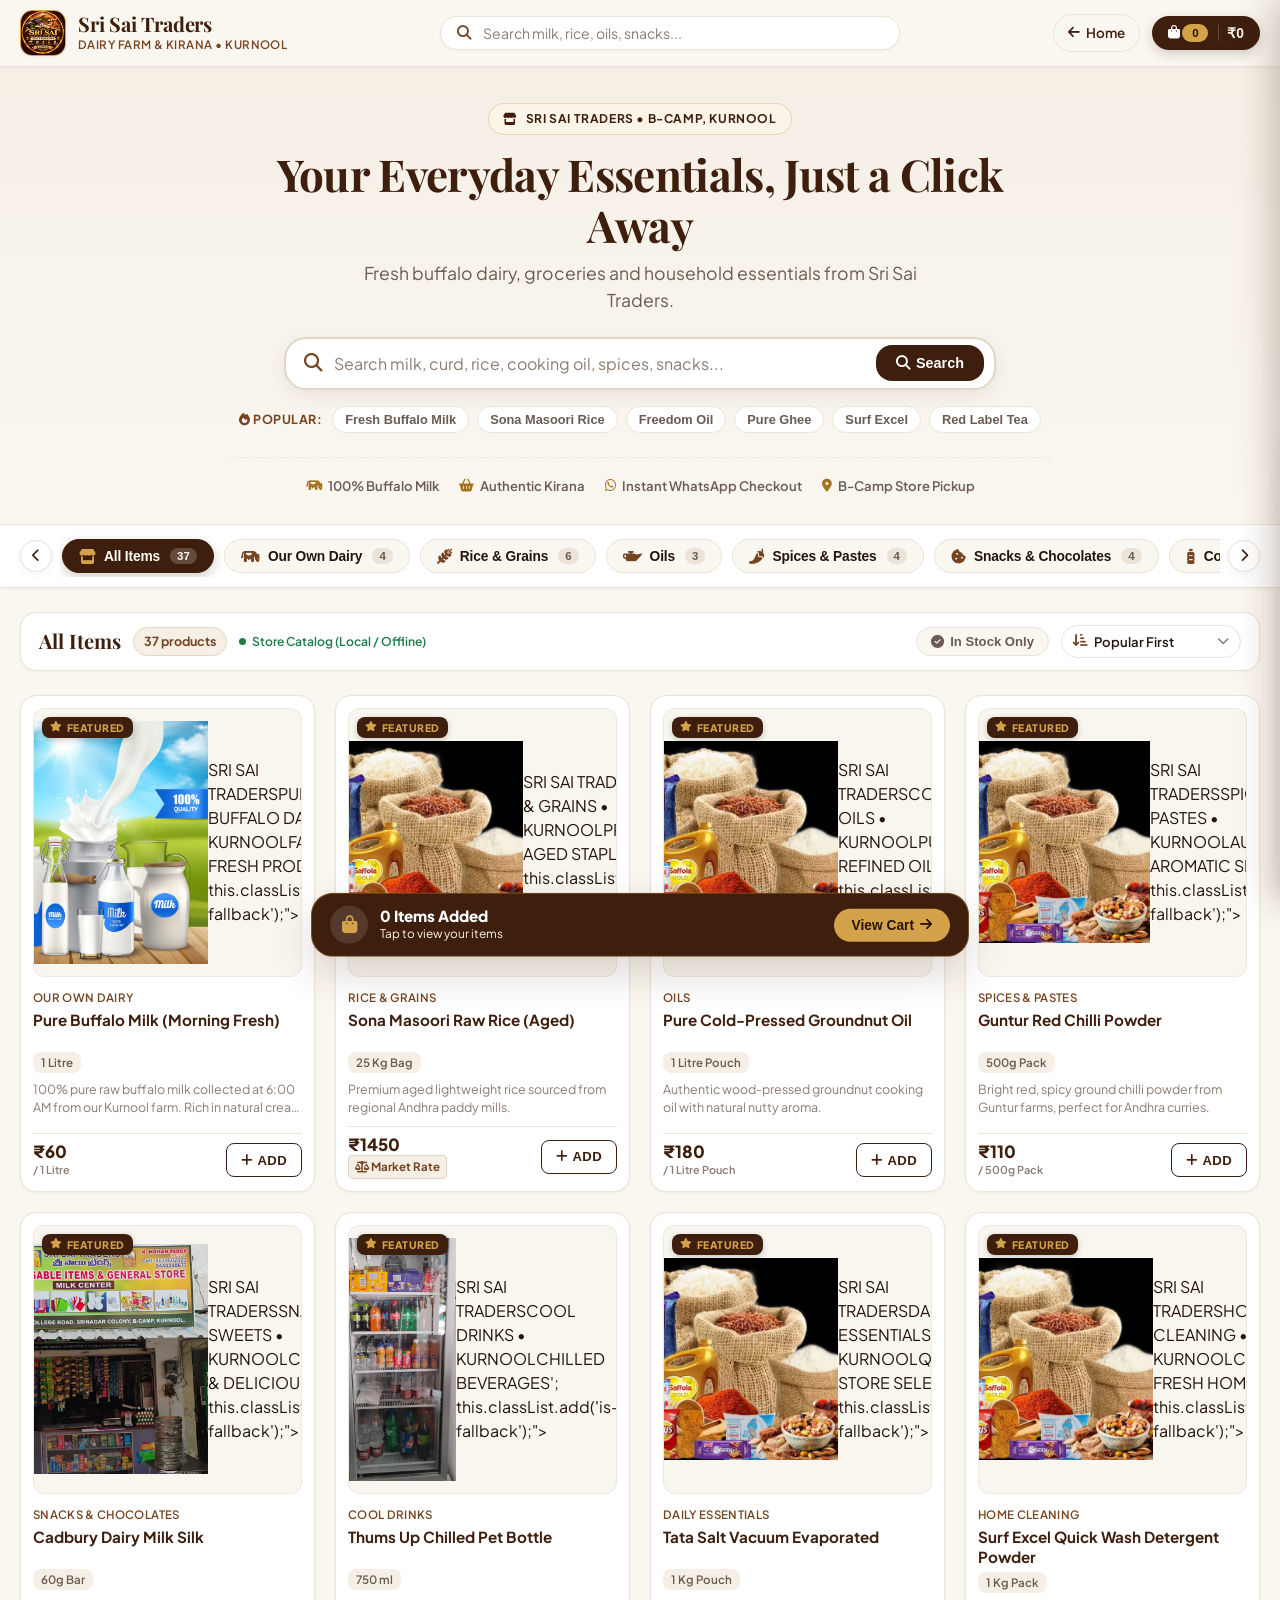
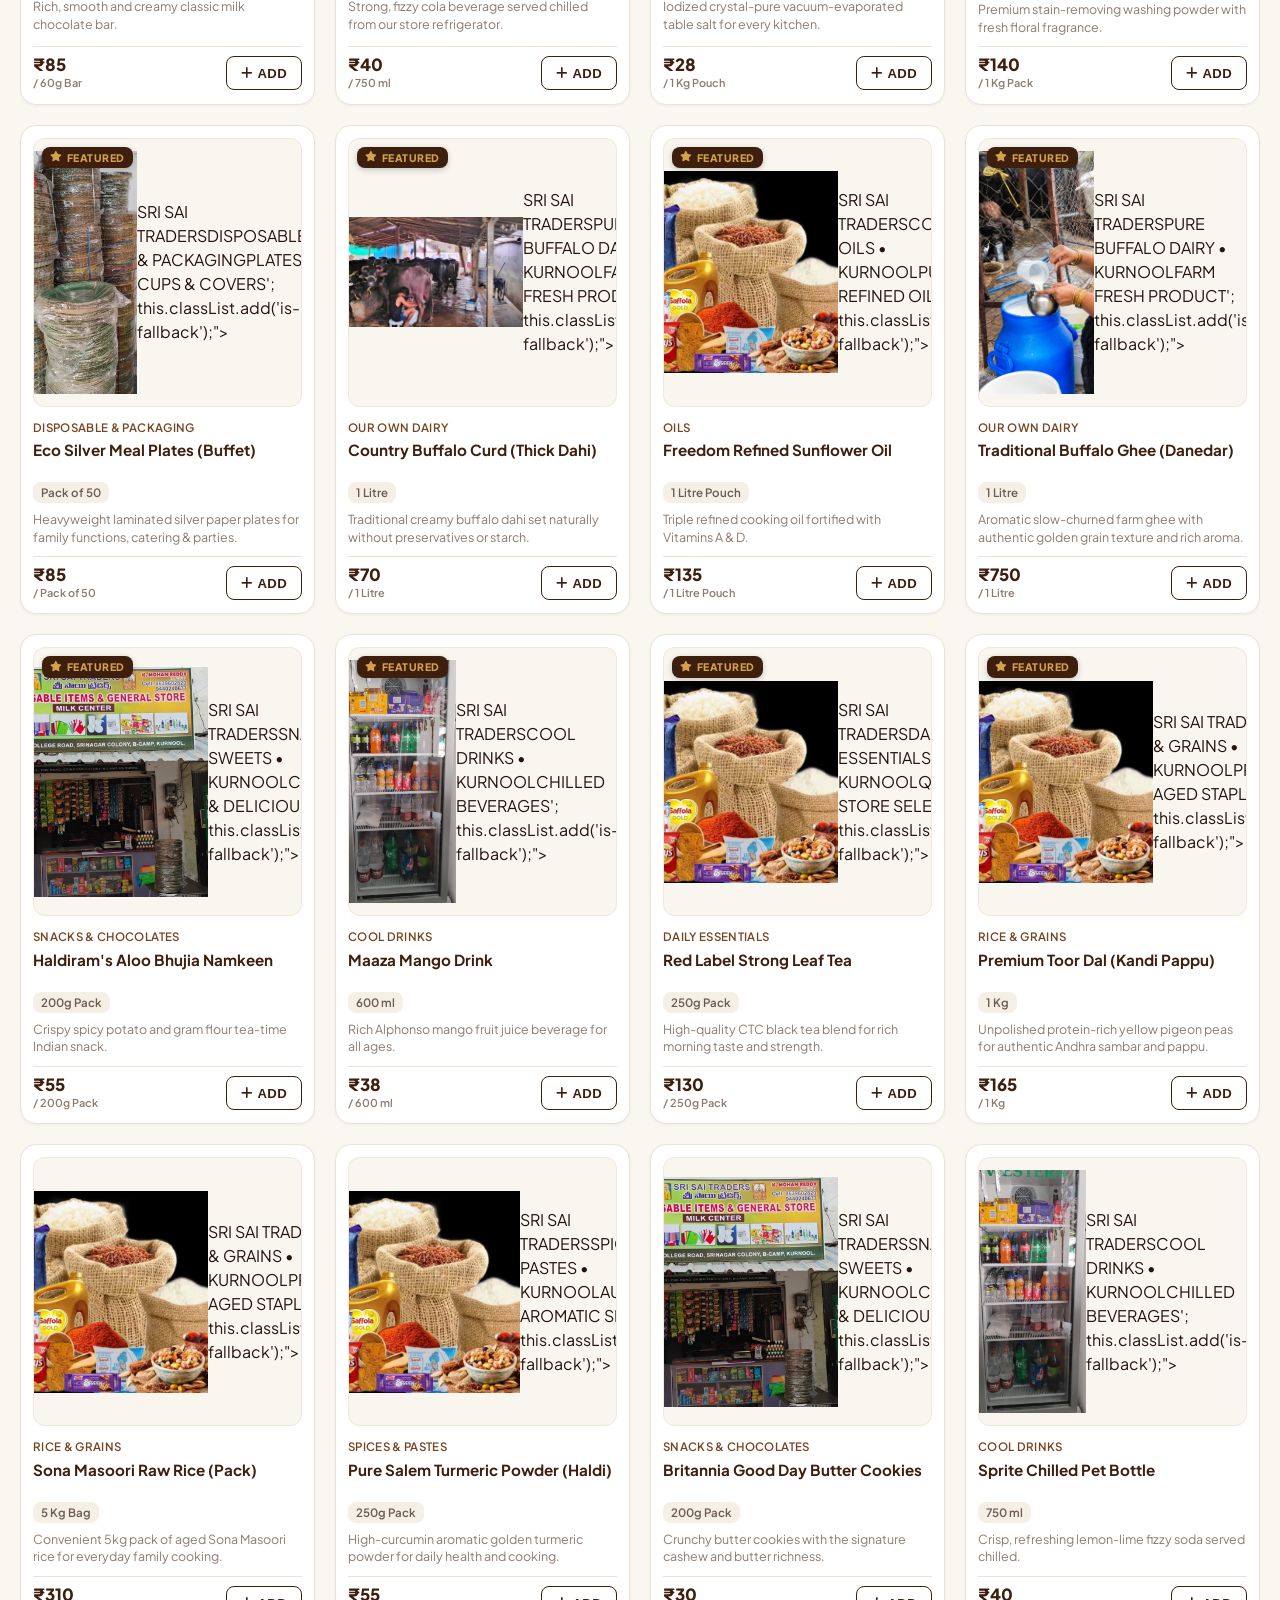
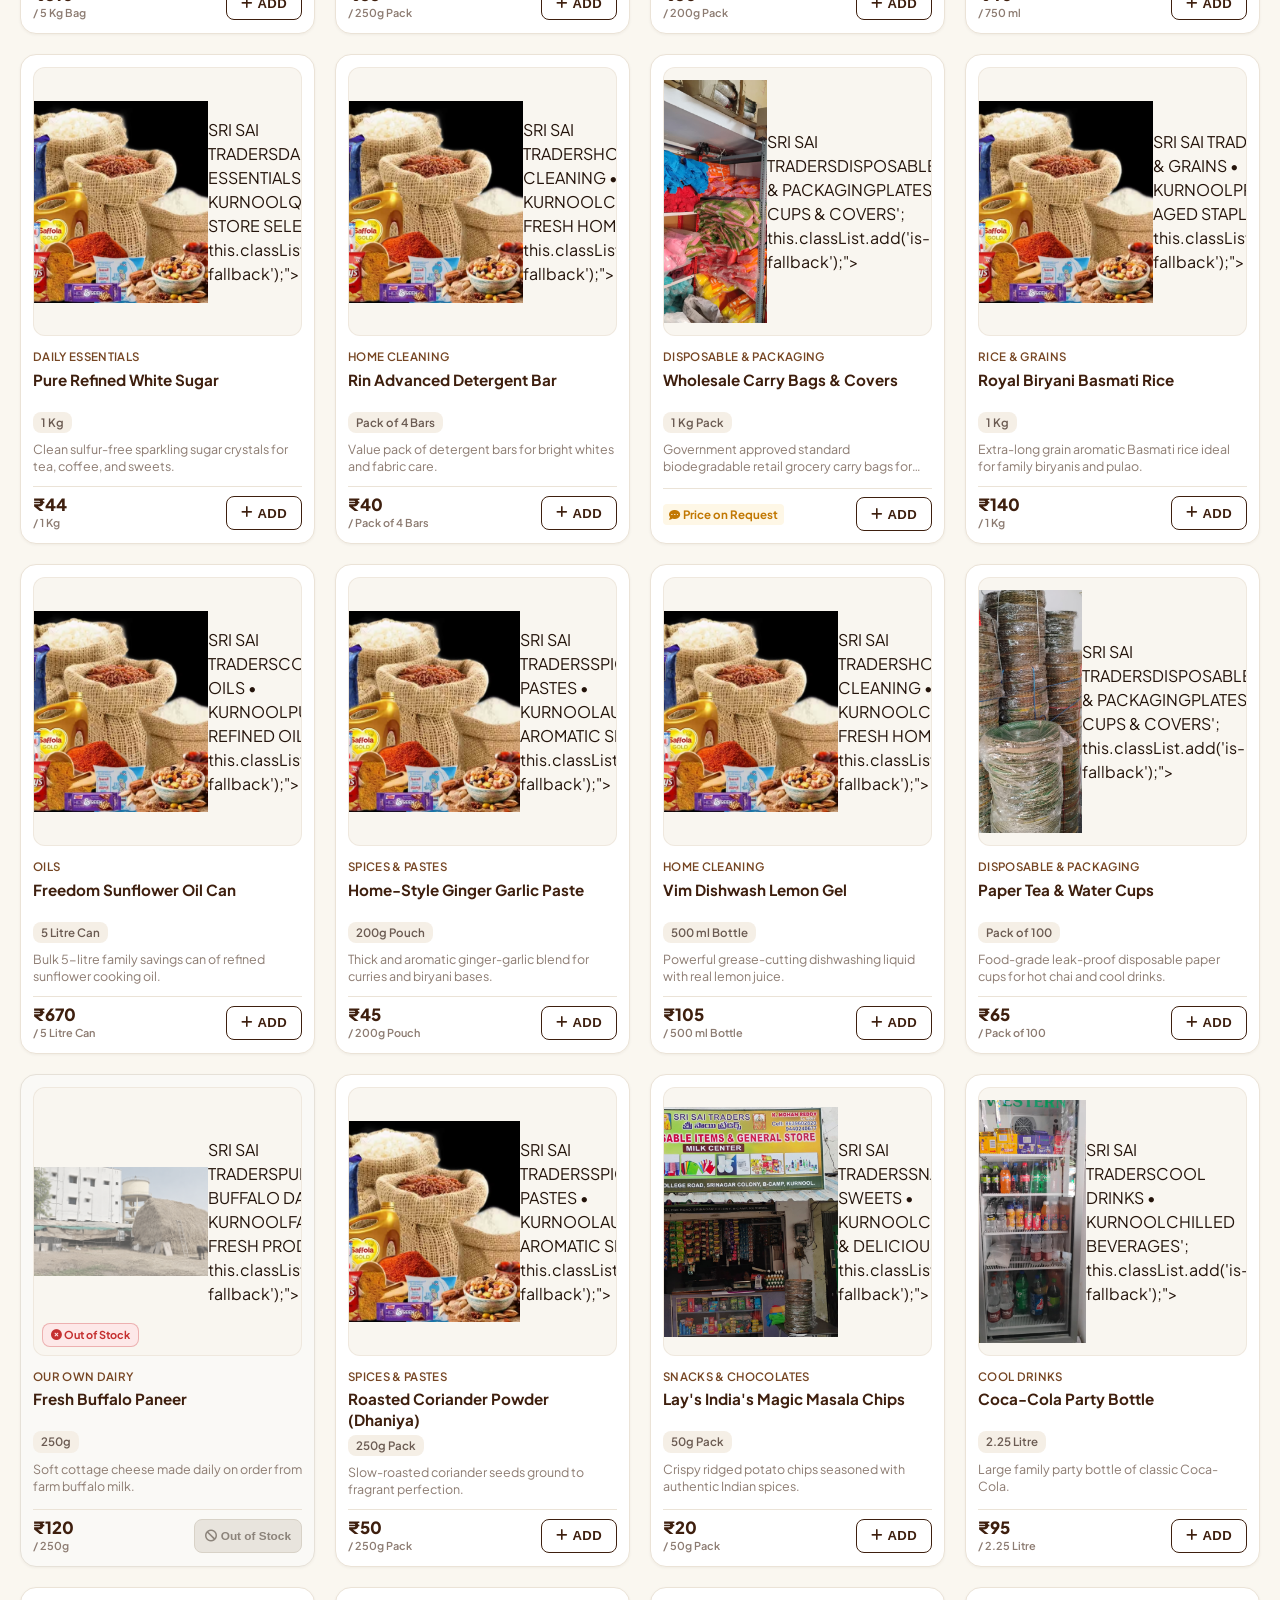
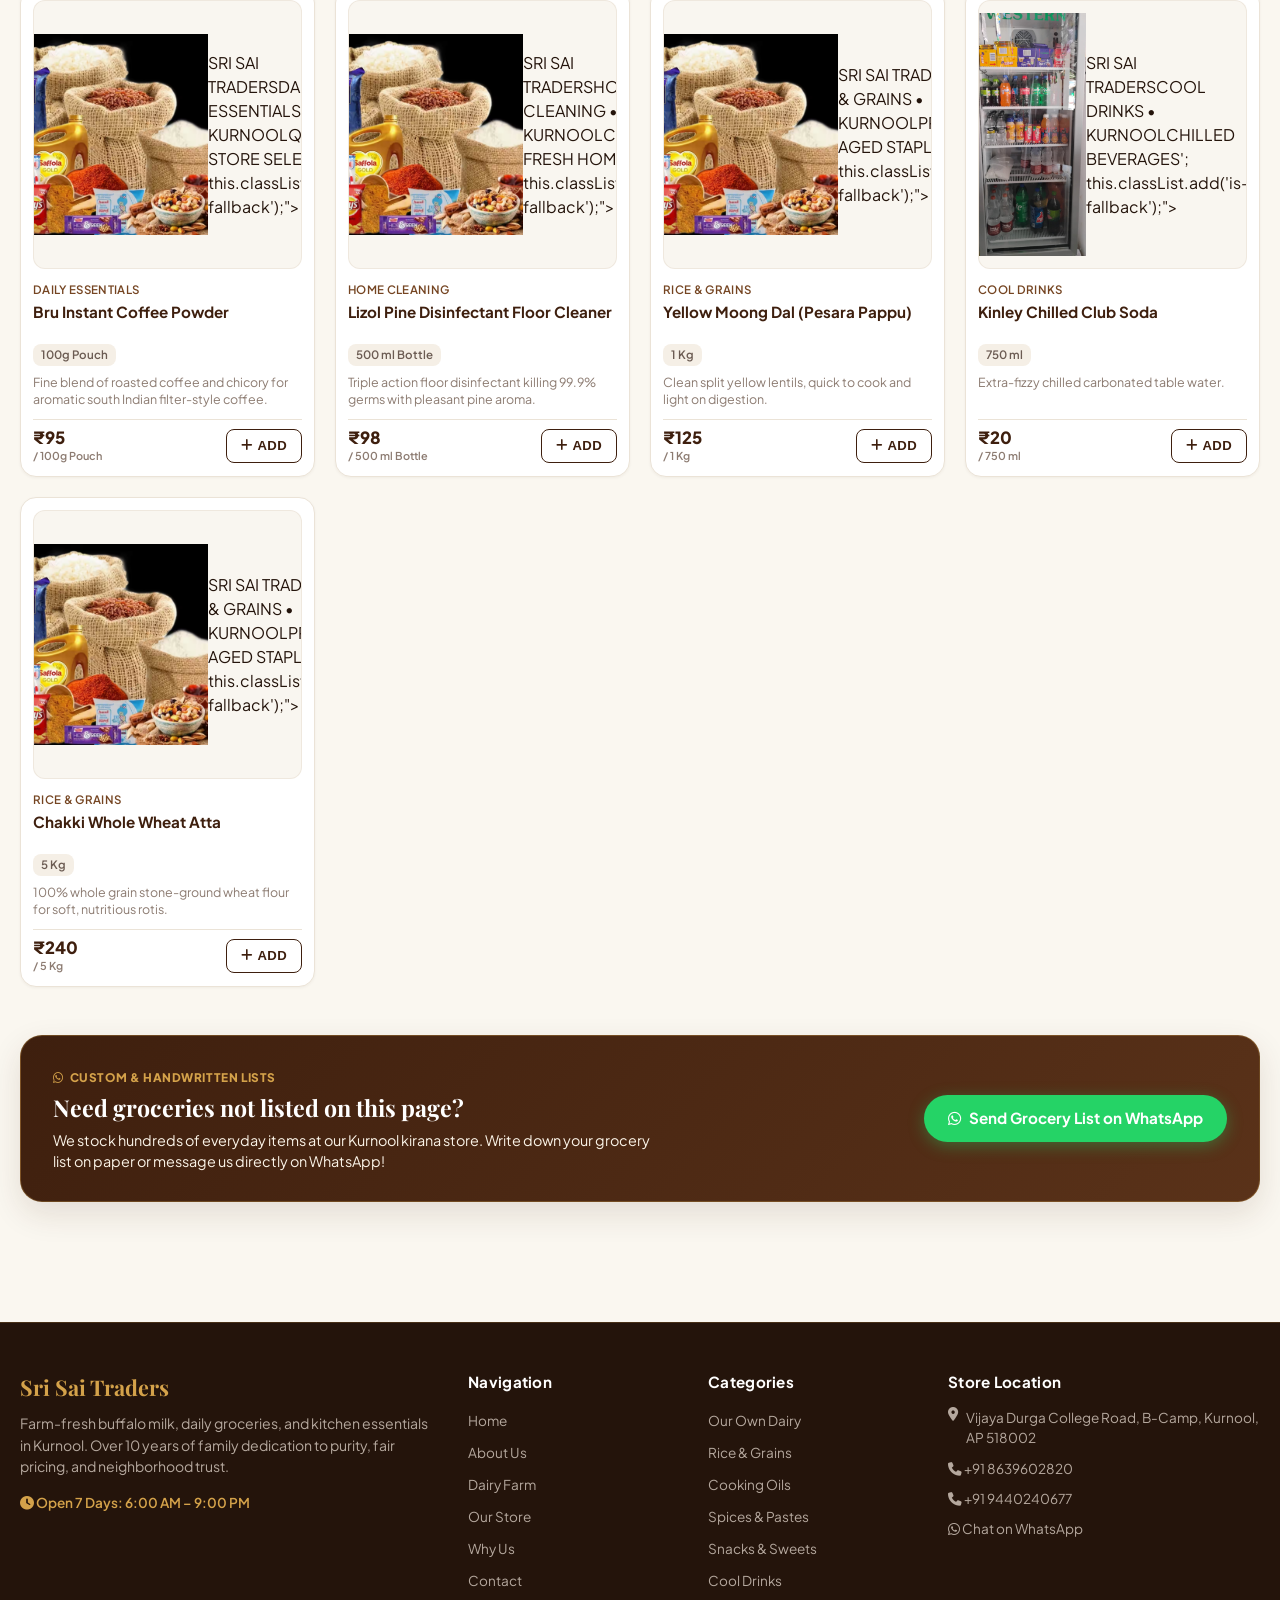
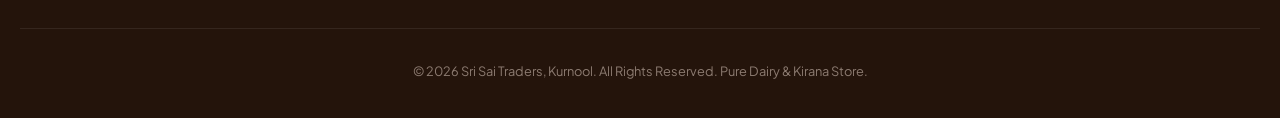
==== shop.html @ 398ae9e0 "feat: add inventory data, asset images, and shop management features" ====
<!DOCTYPE html>
<html lang="en">

<head>
    <meta charset="UTF-8">
    <meta name="viewport" content="width=device-width, initial-scale=1.0">
    <meta name="description"
        content="Order farm-fresh buffalo milk, curd, groceries, cooking oils, cool drinks, and disposables online from Sri Sai Traders, Kurnool. Fast WhatsApp checkout & store pickup.">
    <meta name="keywords"
        content="Sri Sai Traders, Kirana Store Kurnool, Buffalo Milk Kurnool, Online Grocery Kurnool, WhatsApp Grocery Kurnool, Cooking Oils, B-Camp Store">
    <meta name="author" content="Sri Sai Traders">
    <meta name="theme-color" content="#3E1F0E">

    <!-- Open Graph / Meta -->
    <meta property="og:title" content="Online Kirana &amp; Buffalo Dairy Store | Sri Sai Traders, Kurnool">
    <meta property="og:description"
        content="Order pure buffalo milk, curd, rice, cooking oils, snacks, and daily essentials easily via WhatsApp from Sri Sai Traders, Kurnool.">
    <meta property="og:type" content="website">
    <meta property="og:image" content="assets/srisaitraderskurnoollogo.jpeg">

    <title>Kirana Shop &amp; Dairy Ordering • Sri Sai Traders, Kurnool</title>

    <!-- Google Fonts & Font Awesome -->
    <link rel="preconnect" href="https://fonts.googleapis.com">
    <link rel="preconnect" href="https://fonts.gstatic.com" crossorigin>
    <link
        href="https://fonts.googleapis.com/css2?family=Plus+Jakarta+Sans:wght@400;500;600;700;800&family=Playfair+Display:ital,wght@0,600;0,700;1,600&display=swap"
        rel="stylesheet">
    <link rel="stylesheet" href="https://cdnjs.cloudflare.com/ajax/libs/font-awesome/6.5.1/css/all.min.css">

    <!-- Dedicated E-Commerce Stylesheet -->
    <link rel="stylesheet" href="shop.css">
</head>

<body class="shop-body">

    <!-- ==========================================================================
       1. DEDICATED SHOP HEADER
       ========================================================================== -->
    <header class="shop-header" role="banner">
        <div class="shop-header-container">
            <!-- Brand Info -->
            <a href="index.html" class="shop-brand" aria-label="Sri Sai Traders Home">
                <img src="assets/srisaitraderskurnoollogo.jpeg" alt="Sri Sai Traders Emblem" class="shop-brand-logo" width="44" height="44">
                <div class="shop-brand-text">
                    <span class="shop-brand-title">Sri Sai Traders</span>
                    <span class="shop-brand-sub">Dairy Farm &amp; Kirana • Kurnool</span>
                </div>
            </a>

            <!-- Compact Header Search (for wider screens) -->
            <div class="shop-header-search" role="search">
                <div class="shop-header-search-inner">
                    <i class="fas fa-search shop-header-search-icon" aria-hidden="true"></i>
                    <input type="text" id="header-search-input" class="shop-header-search-input"
                        placeholder="Search milk, rice, oils, snacks..." aria-label="Quick search products">
                    <button id="header-search-clear" class="shop-header-search-clear hide" aria-label="Clear quick search">
                        <i class="fas fa-xmark"></i>
                    </button>
                </div>
            </div>

            <!-- Header Actions -->
            <div class="shop-header-actions">
                <a href="index.html" class="shop-back-home-btn" title="Return to Homepage">
                    <i class="fas fa-arrow-left"></i> <span>Home</span>
                </a>

                <!-- Shopping Cart Trigger Button -->
                <button id="header-cart-btn" class="shop-header-cart-btn" aria-label="View Shopping Cart" title="View Cart">
                    <div class="shop-header-cart-icon-wrap">
                        <i class="fas fa-shopping-bag"></i>
                        <span class="shop-header-cart-count" id="header-cart-count">0</span>
                    </div>
                    <span class="shop-header-cart-total" id="header-cart-total">₹0</span>
                </button>
            </div>
        </div>
    </header>

    <!-- ==========================================================================
       2. SHOP HERO & PROMINENT SEARCH
       ========================================================================== -->
    <section class="shop-hero-section">
        <div class="shop-hero-container">
            <div class="shop-hero-badge">
                <i class="fas fa-store"></i> SRI SAI TRADERS • B-CAMP, KURNOOL
            </div>
            <h1 class="shop-hero-heading">Your Everyday Essentials, Just a Click Away</h1>
            <p class="shop-hero-desc">
                Fresh buffalo dairy, groceries and household essentials from Sri Sai Traders.
            </p>

            <!-- Large Hero Search Bar -->
            <div class="shop-hero-search-card" role="search">
                <i class="fas fa-search shop-hero-search-icon" aria-hidden="true"></i>
                <input type="text" id="shop-search-input" class="shop-hero-search-input"
                    placeholder="Search milk, curd, rice, cooking oil, spices, snacks..." aria-label="Search all products">
                <button id="shop-search-clear" class="shop-search-clear-btn hide" aria-label="Clear search query" title="Clear search">
                    <i class="fas fa-xmark"></i>
                </button>
                <button id="shop-search-submit" class="shop-search-submit-btn" aria-label="Submit search">
                    <i class="fas fa-magnifying-glass"></i> <span>Search</span>
                </button>
            </div>

            <!-- Popular Search Suggestions / Quick Chips -->
            <div class="shop-search-suggestions">
                <span class="suggestion-label"><i class="fas fa-fire"></i> Popular:</span>
                <button class="suggestion-chip" data-search="Fresh Buffalo Milk">Fresh Buffalo Milk</button>
                <button class="suggestion-chip" data-search="Sona Masoori Rice">Sona Masoori Rice</button>
                <button class="suggestion-chip" data-search="Freedom Oil">Freedom Oil</button>
                <button class="suggestion-chip" data-search="Pure Ghee">Pure Ghee</button>
                <button class="suggestion-chip" data-search="Surf Excel">Surf Excel</button>
                <button class="suggestion-chip" data-search="Red Label Tea">Red Label Tea</button>
            </div>

            <!-- Value Highlights Strip -->
            <div class="shop-hero-trust-strip">
                <div class="trust-item"><i class="fas fa-cow"></i> 100% Buffalo Milk</div>
                <div class="trust-item"><i class="fas fa-basket-shopping"></i> Authentic Kirana</div>
                <div class="trust-item"><i class="fab fa-whatsapp"></i> Instant WhatsApp Checkout</div>
                <div class="trust-item"><i class="fas fa-location-dot"></i> B-Camp Store Pickup</div>
            </div>
        </div>
    </section>

    <!-- ==========================================================================
       3. HORIZONTALLY SCROLLABLE CATEGORY NAVIGATION
       ========================================================================== -->
    <nav class="shop-categories-wrapper" aria-label="Product Categories">
        <div class="shop-categories-container">
            <button class="cat-scroll-arrow left" id="cat-scroll-left" aria-label="Scroll categories left">
                <i class="fas fa-chevron-left"></i>
            </button>

            <div class="shop-categories-track" id="shop-categories-track">
                <!-- 1. All Items -->
                <button class="cat-chip active" data-category="All">
                    <i class="fas fa-store cat-icon"></i>
                    <span class="cat-name">All Items</span>
                    <span class="cat-count" id="cat-count-all">...</span>
                </button>
                <!-- 2. Our Own Dairy -->
                <button class="cat-chip" data-category="Our Own Dairy">
                    <i class="fas fa-cow cat-icon"></i>
                    <span class="cat-name">Our Own Dairy</span>
                    <span class="cat-count" id="cat-count-dairy">...</span>
                </button>
                <!-- 3. Rice & Grains -->
                <button class="cat-chip" data-category="Rice & Grains">
                    <i class="fas fa-wheat-awn cat-icon"></i>
                    <span class="cat-name">Rice &amp; Grains</span>
                    <span class="cat-count" id="cat-count-grains">...</span>
                </button>
                <!-- 4. Oils -->
                <button class="cat-chip" data-category="Oils">
                    <i class="fas fa-oil-can cat-icon"></i>
                    <span class="cat-name">Oils</span>
                    <span class="cat-count" id="cat-count-oils">...</span>
                </button>
                <!-- 5. Spices & Pastes -->
                <button class="cat-chip" data-category="Spices & Pastes">
                    <i class="fas fa-pepper-hot cat-icon"></i>
                    <span class="cat-name">Spices &amp; Pastes</span>
                    <span class="cat-count" id="cat-count-spices">...</span>
                </button>
                <!-- 6. Snacks & Chocolates -->
                <button class="cat-chip" data-category="Snacks & Chocolates">
                    <i class="fas fa-cookie-bite cat-icon"></i>
                    <span class="cat-name">Snacks &amp; Chocolates</span>
                    <span class="cat-count" id="cat-count-snacks">...</span>
                </button>
                <!-- 7. Cool Drinks -->
                <button class="cat-chip" data-category="Cool Drinks">
                    <i class="fas fa-bottle-water cat-icon"></i>
                    <span class="cat-name">Cool Drinks</span>
                    <span class="cat-count" id="cat-count-drinks">...</span>
                </button>
                <!-- 8. Daily Essentials -->
                <button class="cat-chip" data-category="Daily Essentials">
                    <i class="fas fa-basket-shopping cat-icon"></i>
                    <span class="cat-name">Daily Essentials</span>
                    <span class="cat-count" id="cat-count-essentials">...</span>
                </button>
                <!-- 9. Home Cleaning -->
                <button class="cat-chip" data-category="Home Cleaning">
                    <i class="fas fa-spray-can-sparkles cat-icon"></i>
                    <span class="cat-name">Home Cleaning</span>
                    <span class="cat-count" id="cat-count-cleaning">...</span>
                </button>
                <!-- 10. Disposable & Packaging -->
                <button class="cat-chip" data-category="Disposable & Packaging">
                    <i class="fas fa-boxes-packing cat-icon"></i>
                    <span class="cat-name">Disposable &amp; Packaging</span>
                    <span class="cat-count" id="cat-count-disposable">...</span>
                </button>
            </div>

            <button class="cat-scroll-arrow right" id="cat-scroll-right" aria-label="Scroll categories right">
                <i class="fas fa-chevron-right"></i>
            </button>
        </div>
    </nav>

    <!-- ==========================================================================
       4. MAIN PRODUCT CATALOG AREA
       ========================================================================== -->
    <main class="shop-main-layout">
        <!-- Toolbar: Active Category, Count, In-Stock Filter, Sorting -->
        <div class="shop-toolbar">
            <div class="toolbar-left">
                <h2 class="active-cat-title" id="active-category-title">All Items</h2>
                <span class="product-count-badge" id="product-count-label">Loading products...</span>
                <span class="sync-status-indicator" id="sync-status" title="Data Synchronization Status">
                    <span class="sync-dot"></span> <span id="sync-status-text">Connected</span>
                </span>
            </div>

            <div class="toolbar-right">
                <!-- In Stock Only Filter -->
                <button class="stock-filter-toggle" id="in-stock-filter-toggle" aria-pressed="false" title="Show in-stock items only">
                    <i class="fas fa-circle-check"></i> In Stock Only
                </button>

                <!-- Sorting Dropdown -->
                <div class="sort-wrap">
                    <i class="fas fa-arrow-down-short-wide sort-icon" aria-hidden="true"></i>
                    <select id="shop-sort-select" class="sort-select" aria-label="Sort products">
                        <option value="featured">Popular First</option>
                        <option value="price-low">Price: Low to High</option>
                        <option value="price-high">Price: High to Low</option>
                        <option value="name-az">Name: A to Z</option>
                        <option value="newest">Newest First</option>
                    </select>
                    <i class="fas fa-chevron-down sort-chevron" aria-hidden="true"></i>
                </div>
            </div>
        </div>

        <!-- Product Cards Grid -->
        <div class="shop-product-grid" id="shop-product-grid" aria-live="polite">
            <!-- Dynamic product cards populated via shop.js -->
        </div>

        <!-- Custom Grocery Order Banner -->
        <div class="custom-order-banner">
            <div class="custom-banner-text">
                <span class="custom-banner-tag"><i class="fab fa-whatsapp"></i> CUSTOM &amp; HANDWRITTEN LISTS</span>
                <h3 class="custom-banner-title">Need groceries not listed on this page?</h3>
                <p class="custom-banner-desc">
                    We stock hundreds of everyday items at our Kurnool kirana store. Write down your grocery list on paper or message us directly on WhatsApp!
                </p>
            </div>
            <a href="https://wa.me/918639602820?text=Hi%20Sri%20Sai%20Traders,%20I%20would%20like%20to%20order%20the%20following%20kirana%20items:%0A1.%20%0A2.%20%0A3.%20"
                target="_blank" rel="noopener noreferrer" class="btn-custom-wa">
                <i class="fab fa-whatsapp"></i> Send Grocery List on WhatsApp
            </a>
        </div>
    </main>

    <!-- ==========================================================================
       5. CART DRAWER & BACKDROP
       ========================================================================== -->
    <div id="cart-backdrop" class="cart-backdrop" aria-hidden="true"></div>

    <aside id="cart-sidebar" class="cart-sidebar" aria-label="Shopping Cart Drawer" aria-hidden="true" role="dialog">
        <!-- Header -->
        <div class="cart-header">
            <div class="cart-header-title">
                <i class="fas fa-shopping-bag"></i>
                <h3>Shopping Cart</h3>
                <span class="cart-header-badge" id="cart-drawer-count">0 items</span>
            </div>
            <button class="close-cart-btn" id="close-cart-btn" aria-label="Close Shopping Cart">&times;</button>
        </div>

        <!-- Items Container -->
        <div class="cart-items-wrap" id="cart-items-container">
            <!-- Rendered by shop.js -->
        </div>

        <!-- Footer / Checkout -->
        <div class="cart-footer">
            <div class="cart-summary-card">
                <div class="summary-line">
                    <span>Total Items:</span>
                    <strong id="cart-total-count">0</strong>
                </div>
                <div class="summary-line" id="cart-subtotal-row">
                    <span id="cart-subtotal-label">Subtotal:</span>
                    <strong id="cart-subtotal-display">₹0</strong>
                </div>
                <div class="summary-line hide" id="cart-confirmation-row">
                    <span>Price on Confirmation:</span>
                    <span class="summary-confirmation-tag" id="cart-confirmation-badge">0 item(s)</span>
                </div>
                <div class="summary-line highlight">
                    <span id="cart-total-label">Estimated Total:</span>
                    <strong id="cart-total-display">₹0</strong>
                </div>
            </div>

            <!-- Customer Details Form -->
            <div class="cart-inputs-group">
                <input type="text" id="order-customer-name" class="cart-input-field"
                    placeholder="Your Name (Optional)" aria-label="Customer Name">
                <input type="tel" id="order-customer-phone" class="cart-input-field"
                    placeholder="Mobile Number (Optional)" aria-label="Customer Phone Number">
                <select id="order-collection-type" class="cart-input-field" aria-label="Order Collection Method">
                    <option value="Store Pickup at B-Camp, Kurnool">Store Pickup at B-Camp, Kurnool</option>
                    <option value="Home Delivery Request (Kurnool Area)">Home Delivery Request (Kurnool Area)</option>
                </select>
            </div>

            <!-- Disclaimer Notice -->
            <div class="cart-disclaimer-box">
                <i class="fas fa-info-circle"></i>
                <span>Submitting sends an order enquiry. Sri Sai Traders will check live stock and reply on WhatsApp to confirm your order. No payment or stock deduction has occurred.</span>
            </div>

            <!-- Checkout Button -->
            <button id="checkout-whatsapp" class="btn-checkout-wa">
                <i class="fab fa-whatsapp"></i> Send Order via WhatsApp
            </button>

            <!-- Auxiliary Controls -->
            <div class="cart-bottom-aux">
                <button id="clear-cart-btn" class="btn-clear-cart-text">
                    <i class="fas fa-trash-can"></i> Clear Cart
                </button>
                <p class="wa-number-note">
                    <i class="fas fa-shield-alt"></i> WhatsApp: +91 8639602820
                </p>
            </div>
        </div>
    </aside>

    <!-- ==========================================================================
       6. INSTAMART-STYLE STICKY BOTTOM CART BAR
       ========================================================================== -->
    <div id="sticky-cart-bar" class="sticky-cart-bar" aria-hidden="true">
        <div class="sticky-cart-info">
            <div class="sticky-cart-bag-icon">
                <i class="fas fa-shopping-bag"></i>
            </div>
            <div class="sticky-cart-text-wrap">
                <span class="sticky-cart-count-line" id="sticky-cart-title">0 Items Added</span>
                <span class="sticky-cart-sub-line" id="sticky-cart-sub">Tap to view your items</span>
            </div>
        </div>
        <button id="sticky-cart-checkout-btn" class="btn-sticky-checkout">
            <span>View Cart</span> <i class="fas fa-arrow-right"></i>
        </button>
    </div>

    <!-- ==========================================================================
       7. QUICK VIEW MODAL
       ========================================================================== -->
    <div id="quick-view-modal" class="shop-modal-backdrop" aria-hidden="true" role="dialog">
        <div class="shop-modal-card">
            <button class="modal-close-btn" id="modal-close-btn" aria-label="Close modal">&times;</button>
            <div class="modal-content-grid">
                <div class="modal-img-wrap">
                    <img id="modal-img" src="" alt="Product Image">
                </div>
                <div class="modal-details-wrap">
                    <span class="modal-cat-tag" id="modal-category"></span>
                    <h3 class="modal-product-title" id="modal-title"></h3>
                    <div class="modal-unit-tag" id="modal-unit"></div>
                    <div class="modal-price-line" id="modal-price"></div>
                    <div class="modal-stock-tag" id="modal-stock"></div>
                    <p class="modal-desc-text" id="modal-desc"></p>
                    <div class="modal-actions-row" id="modal-actions">
                        <!-- Populated dynamically -->
                    </div>
                </div>
            </div>
        </div>
    </div>

    <!-- ==========================================================================
       8. TOAST NOTIFICATIONS CONTAINER
       ========================================================================== -->
    <div class="shop-toast-container" id="toast-container" aria-live="polite"></div>

    <!-- ==========================================================================
       9. FOOTER
       ========================================================================== -->
    <footer class="shop-footer">
        <div class="shop-footer-container">
            <div class="shop-footer-brand">
                <h3>Sri Sai Traders</h3>
                <p>
                    Farm-fresh buffalo milk, daily groceries, and kitchen essentials in Kurnool. Over 10 years of family dedication to purity, fair pricing, and neighborhood trust.
                </p>
                <p style="color: var(--sst-gold); font-weight: 600; font-size: 0.85rem;">
                    <i class="fas fa-clock"></i> Open 7 Days: 6:00 AM – 9:00 PM
                </p>
            </div>

            <div class="shop-footer-col">
                <h4>Navigation</h4>
                <ul class="shop-footer-links">
                    <li><a href="index.html">Home</a></li>
                    <li><a href="index.html#about">About Us</a></li>
                    <li><a href="index.html#dairy-farm">Dairy Farm</a></li>
                    <li><a href="index.html#gallery">Our Store</a></li>
                    <li><a href="index.html#why-us">Why Us</a></li>
                    <li><a href="index.html#contact">Contact</a></li>
                </ul>
            </div>

            <div class="shop-footer-col">
                <h4>Categories</h4>
                <ul class="shop-footer-links">
                    <li><a href="javascript:void(0)" onclick="window.selectCategory('Our Own Dairy')">Our Own Dairy</a></li>
                    <li><a href="javascript:void(0)" onclick="window.selectCategory('Rice & Grains')">Rice &amp; Grains</a></li>
                    <li><a href="javascript:void(0)" onclick="window.selectCategory('Oils')">Cooking Oils</a></li>
                    <li><a href="javascript:void(0)" onclick="window.selectCategory('Spices & Pastes')">Spices &amp; Pastes</a></li>
                    <li><a href="javascript:void(0)" onclick="window.selectCategory('Snacks & Chocolates')">Snacks &amp; Sweets</a></li>
                    <li><a href="javascript:void(0)" onclick="window.selectCategory('Cool Drinks')">Cool Drinks</a></li>
                </ul>
            </div>

            <div class="shop-footer-col shop-footer-contact">
                <h4>Store Location</h4>
                <p><i class="fas fa-map-marker-alt"></i> Vijaya Durga College Road, B-Camp, Kurnool, AP 518002</p>
                <p><a href="tel:8639602820"><i class="fas fa-phone"></i> +91 8639602820</a></p>
                <p><a href="tel:9440240677"><i class="fas fa-phone"></i> +91 9440240677</a></p>
                <p><a href="https://wa.me/918639602820" target="_blank" rel="noopener noreferrer"><i class="fab fa-whatsapp"></i> Chat on WhatsApp</a></p>
            </div>
        </div>

        <div class="shop-footer-bottom">
            <p>&copy; 2026 Sri Sai Traders, Kurnool. All Rights Reserved. Pure Dairy &amp; Kirana Store.</p>
        </div>
    </footer>

    <!-- Dedicated E-Commerce Script -->
    <script src="shop.js"></script>
</body>

</html>
---- shop.css ----
/* ==========================================================================
   SRI SAI TRADERS — WORLD-CLASS E-COMMERCE SHOPPING STYLES
   Inspired by Swiggy Instamart, Blinkit & Zepto
   Palette: Deep Chocolate Brown (#3E1F0E), Warm Brown (#754522),
            Antique Gold (#D4A24A), Cream Background (#FAF7F0), White (#FFFFFF)
   ========================================================================== */

:root {
    --sst-choco: #3E1F0E;
    --sst-choco-dark: #2A1408;
    --sst-choco-light: #4E2812;
    --sst-warm-brown: #754522;
    --sst-leather: #5A3219;
    --sst-gold: #D4A24A;
    --sst-gold-hover: #C08D35;
    --sst-gold-dark: #A57220;
    --sst-gold-light: #FBF4E8;
    --sst-cream-bg: #FAF7F0;
    --sst-cream-card: #F5EFE6;
    --sst-white: #FFFFFF;
    --sst-text-main: #24140B;
    --sst-text-muted: #6B5B52;
    --sst-text-subtle: #8C7B71;
    --sst-border-light: #EBE3D7;
    --sst-border-subtle: #E2D7C7;
    --sst-green: #1F7A4C;
    --sst-green-light: #EBF8F1;
    --sst-amber: #C27803;
    --sst-amber-light: #FEF7E6;
    --sst-red: #C53030;
    --sst-red-light: #FDE8E8;

    --sst-shadow-xs: 0 1px 3px rgba(62, 31, 14, 0.05);
    --sst-shadow-sm: 0 2px 8px rgba(62, 31, 14, 0.06);
    --sst-shadow-md: 0 6px 20px rgba(62, 31, 14, 0.08);
    --sst-shadow-lg: 0 12px 32px rgba(62, 31, 14, 0.12);
    --sst-shadow-floating: 0 16px 40px rgba(62, 31, 14, 0.18);

    --sst-radius-sm: 8px;
    --sst-radius-md: 12px;
    --sst-radius-lg: 16px;
    --sst-radius-xl: 22px;
    --sst-radius-pill: 9999px;

    --sst-font-sans: 'Plus Jakarta Sans', system-ui, -apple-system, sans-serif;
    --sst-font-display: 'Playfair Display', Georgia, serif;
    --sst-transition: all 0.22s cubic-bezier(0.2, 0.8, 0.2, 1);
}

/* Base Body Setup */
body.shop-body {
    background-color: var(--sst-cream-bg);
    color: var(--sst-text-main);
    font-family: var(--sst-font-sans);
    line-height: 1.5;
    margin: 0;
    padding: 0;
    overflow-x: hidden;
    -webkit-font-smoothing: antialiased;
}

/* ==========================================================================
   1. DEDICATED SHOP HEADER
   ========================================================================== */
.shop-header {
    position: sticky;
    top: 0;
    z-index: 900;
    background: rgba(250, 247, 240, 0.96);
    backdrop-filter: blur(14px);
    -webkit-backdrop-filter: blur(14px);
    border-bottom: 1px solid var(--sst-border-light);
    box-shadow: var(--sst-shadow-xs);
    transition: var(--sst-transition);
}

.shop-header-container {
    max-width: 1320px;
    margin: 0 auto;
    padding: 10px 20px;
    display: flex;
    align-items: center;
    justify-content: space-between;
    gap: 16px;
}

/* Brand Area */
.shop-brand {
    display: flex;
    align-items: center;
    gap: 12px;
    text-decoration: none;
    color: inherit;
    flex-shrink: 0;
}

.shop-brand-logo {
    width: 44px;
    height: 44px;
    border-radius: var(--sst-radius-md);
    object-fit: cover;
    border: 1.5px solid var(--sst-gold);
    box-shadow: var(--sst-shadow-xs);
}

.shop-brand-text {
    display: flex;
    flex-direction: column;
}

.shop-brand-title {
    font-family: var(--sst-font-display);
    font-size: 1.25rem;
    font-weight: 700;
    color: var(--sst-choco);
    letter-spacing: -0.01em;
    line-height: 1.2;
}

.shop-brand-sub {
    font-size: 0.72rem;
    font-weight: 600;
    color: var(--sst-warm-brown);
    letter-spacing: 0.04em;
    text-transform: uppercase;
}

/* Header Middle Search (Compact on wider screens) */
.shop-header-search {
    flex: 1;
    max-width: 460px;
    position: relative;
    display: none;
}

@media (min-width: 860px) {
    .shop-header-search {
        display: block;
    }
}

.shop-header-search-inner {
    display: flex;
    align-items: center;
    background: var(--sst-white);
    border: 1.5px solid var(--sst-border-light);
    border-radius: var(--sst-radius-pill);
    padding: 6px 16px;
    transition: var(--sst-transition);
    box-shadow: var(--sst-shadow-xs);
}

.shop-header-search-inner:focus-within {
    border-color: var(--sst-gold);
    box-shadow: 0 0 0 3px rgba(212, 162, 74, 0.2);
}

.shop-header-search-icon {
    color: var(--sst-warm-brown);
    font-size: 0.9rem;
    margin-right: 10px;
}

.shop-header-search-input {
    border: none;
    outline: none;
    background: transparent;
    width: 100%;
    font-size: 0.88rem;
    font-family: var(--sst-font-sans);
    color: var(--sst-text-main);
}

.shop-header-search-input::placeholder {
    color: var(--sst-text-subtle);
}

.shop-header-search-clear {
    background: none;
    border: none;
    color: var(--sst-text-subtle);
    cursor: pointer;
    padding: 4px;
    display: flex;
    align-items: center;
    justify-content: center;
    font-size: 0.85rem;
    transition: var(--sst-transition);
}

.shop-header-search-clear:hover {
    color: var(--sst-choco);
}

/* Header Actions */
.shop-header-actions {
    display: flex;
    align-items: center;
    gap: 12px;
    flex-shrink: 0;
}

.shop-back-home-btn {
    display: inline-flex;
    align-items: center;
    gap: 6px;
    padding: 8px 14px;
    background: transparent;
    color: var(--sst-choco);
    border: 1.5px solid var(--sst-border-light);
    border-radius: var(--sst-radius-pill);
    font-size: 0.84rem;
    font-weight: 600;
    text-decoration: none;
    transition: var(--sst-transition);
}

.shop-back-home-btn:hover {
    background: var(--sst-cream-card);
    border-color: var(--sst-warm-brown);
    color: var(--sst-choco-dark);
}

/* Header Cart Button */
.shop-header-cart-btn {
    display: inline-flex;
    align-items: center;
    gap: 8px;
    background: var(--sst-choco);
    color: var(--sst-white);
    border: none;
    border-radius: var(--sst-radius-pill);
    padding: 8px 16px;
    font-size: 0.86rem;
    font-weight: 700;
    cursor: pointer;
    box-shadow: 0 4px 12px rgba(62, 31, 14, 0.2);
    transition: var(--sst-transition);
}

.shop-header-cart-btn:hover {
    background: var(--sst-choco-light);
    transform: translateY(-1px);
    box-shadow: 0 6px 16px rgba(62, 31, 14, 0.25);
}

.shop-header-cart-icon-wrap {
    position: relative;
    display: flex;
    align-items: center;
}

.shop-header-cart-count {
    background: var(--sst-gold);
    color: var(--sst-choco-dark);
    font-size: 0.72rem;
    font-weight: 800;
    min-width: 18px;
    height: 18px;
    border-radius: 9px;
    display: flex;
    align-items: center;
    justify-content: center;
    padding: 0 4px;
    margin-left: 2px;
}

.shop-header-cart-total {
    font-weight: 700;
    color: var(--sst-gold-light);
    border-left: 1px solid rgba(255, 255, 255, 0.2);
    padding-left: 8px;
    margin-left: 2px;
}

/* ==========================================================================
   2. SHOP HERO & SEARCH SECTION
   ========================================================================== */
.shop-hero-section {
    background: linear-gradient(180deg, #F5EFE6 0%, #FAF7F0 100%);
    border-bottom: 1px solid var(--sst-border-light);
    padding: 36px 20px 28px;
    text-align: center;
    position: relative;
    overflow: hidden;
}

.shop-hero-container {
    max-width: 820px;
    margin: 0 auto;
    position: relative;
    z-index: 2;
}

.shop-hero-badge {
    display: inline-flex;
    align-items: center;
    gap: 8px;
    padding: 6px 14px;
    background: var(--sst-gold-light);
    color: var(--sst-choco);
    border: 1px solid rgba(212, 162, 74, 0.35);
    border-radius: var(--sst-radius-pill);
    font-size: 0.75rem;
    font-weight: 700;
    letter-spacing: 0.05em;
    text-transform: uppercase;
    margin-bottom: 14px;
}

.shop-hero-heading {
    font-family: var(--sst-font-display);
    font-size: clamp(1.8rem, 4vw, 2.75rem);
    font-weight: 700;
    color: var(--sst-choco);
    line-height: 1.15;
    margin: 0 0 10px;
    letter-spacing: -0.015em;
}

.shop-hero-desc {
    font-size: clamp(0.95rem, 1.8vw, 1.1rem);
    color: var(--sst-text-muted);
    max-width: 620px;
    margin: 0 auto 24px;
    line-height: 1.5;
}

/* Large Main Search Box */
.shop-hero-search-card {
    background: var(--sst-white);
    border: 2px solid var(--sst-border-subtle);
    border-radius: var(--sst-radius-xl);
    padding: 6px 10px 6px 18px;
    display: flex;
    align-items: center;
    gap: 12px;
    box-shadow: var(--sst-shadow-md);
    transition: var(--sst-transition);
    max-width: 680px;
    margin: 0 auto 16px;
}

.shop-hero-search-card:focus-within {
    border-color: var(--sst-gold);
    box-shadow: 0 8px 28px rgba(212, 162, 74, 0.22);
    transform: translateY(-2px);
}

.shop-hero-search-icon {
    font-size: 1.15rem;
    color: var(--sst-warm-brown);
    flex-shrink: 0;
}

.shop-hero-search-input {
    border: none;
    outline: none;
    background: transparent;
    width: 100%;
    font-size: 1rem;
    font-family: var(--sst-font-sans);
    color: var(--sst-text-main);
    padding: 8px 0;
}

.shop-hero-search-input::placeholder {
    color: var(--sst-text-subtle);
}

.shop-search-clear-btn {
    background: var(--sst-cream-card);
    border: none;
    color: var(--sst-text-muted);
    width: 28px;
    height: 28px;
    border-radius: 50%;
    display: flex;
    align-items: center;
    justify-content: center;
    cursor: pointer;
    font-size: 0.85rem;
    transition: var(--sst-transition);
    flex-shrink: 0;
}

.shop-search-clear-btn:hover {
    background: var(--sst-choco);
    color: var(--sst-white);
}

.shop-search-submit-btn {
    background: var(--sst-choco);
    color: var(--sst-white);
    border: none;
    border-radius: var(--sst-radius-lg);
    padding: 10px 20px;
    font-size: 0.9rem;
    font-weight: 700;
    cursor: pointer;
    transition: var(--sst-transition);
    flex-shrink: 0;
    display: inline-flex;
    align-items: center;
    gap: 6px;
}

.shop-search-submit-btn:hover {
    background: var(--sst-choco-light);
}

/* Popular Search Terms / Suggestions Chips */
.shop-search-suggestions {
    display: flex;
    align-items: center;
    justify-content: center;
    flex-wrap: wrap;
    gap: 8px;
    margin-top: 10px;
}

.suggestion-label {
    font-size: 0.78rem;
    font-weight: 700;
    color: var(--sst-warm-brown);
    text-transform: uppercase;
    letter-spacing: 0.04em;
    margin-right: 2px;
}

.suggestion-chip {
    background: var(--sst-white);
    color: var(--sst-text-muted);
    border: 1px solid var(--sst-border-light);
    border-radius: var(--sst-radius-pill);
    padding: 5px 12px;
    font-size: 0.8rem;
    font-weight: 600;
    cursor: pointer;
    transition: var(--sst-transition);
}

.suggestion-chip:hover {
    background: var(--sst-cream-card);
    border-color: var(--sst-gold);
    color: var(--sst-choco);
    transform: translateY(-1px);
}

/* Value Highlights Strip */
.shop-hero-trust-strip {
    display: flex;
    align-items: center;
    justify-content: center;
    flex-wrap: wrap;
    gap: 12px 20px;
    margin-top: 24px;
    padding-top: 18px;
    border-top: 1px dashed var(--sst-border-light);
}

.trust-item {
    display: inline-flex;
    align-items: center;
    gap: 6px;
    font-size: 0.82rem;
    font-weight: 600;
    color: var(--sst-text-muted);
}

.trust-item i {
    color: var(--sst-gold-dark);
}

/* ==========================================================================
   3. HORIZONTALLY SCROLLABLE CATEGORY NAVIGATION
   ========================================================================== */
.shop-categories-wrapper {
    background: var(--sst-white);
    border-bottom: 1px solid var(--sst-border-light);
    position: sticky;
    top: 64px;
    z-index: 850;
    box-shadow: var(--sst-shadow-xs);
}

.shop-categories-container {
    max-width: 1320px;
    margin: 0 auto;
    padding: 10px 20px;
    position: relative;
    display: flex;
    align-items: center;
}

.cat-scroll-arrow {
    background: var(--sst-white);
    border: 1px solid var(--sst-border-light);
    color: var(--sst-choco);
    width: 32px;
    height: 32px;
    border-radius: 50%;
    display: flex;
    align-items: center;
    justify-content: center;
    cursor: pointer;
    box-shadow: var(--sst-shadow-sm);
    z-index: 5;
    flex-shrink: 0;
    transition: var(--sst-transition);
}

.cat-scroll-arrow:hover {
    background: var(--sst-choco);
    color: var(--sst-white);
    border-color: var(--sst-choco);
}

.cat-scroll-arrow.left {
    margin-right: 8px;
}

.cat-scroll-arrow.right {
    margin-left: 8px;
}

@media (max-width: 768px) {
    .cat-scroll-arrow {
        display: none;
    }
}

.shop-categories-track {
    display: flex;
    align-items: center;
    gap: 10px;
    overflow-x: auto;
    scroll-behavior: smooth;
    -webkit-overflow-scrolling: touch;
    scrollbar-width: none;
    padding: 4px 2px;
    width: 100%;
}

.shop-categories-track::-webkit-scrollbar {
    display: none;
}

/* Category Chip / Button */
.cat-chip {
    display: inline-flex;
    align-items: center;
    gap: 8px;
    background: var(--sst-cream-bg);
    color: var(--sst-text-main);
    border: 1.5px solid var(--sst-border-light);
    border-radius: var(--sst-radius-pill);
    padding: 8px 16px;
    font-size: 0.86rem;
    font-weight: 600;
    cursor: pointer;
    white-space: nowrap;
    transition: var(--sst-transition);
    flex-shrink: 0;
}

.cat-chip:hover {
    background: var(--sst-cream-card);
    border-color: var(--sst-warm-brown);
    transform: translateY(-1px);
}

.cat-chip.active {
    background: var(--sst-choco);
    color: var(--sst-white);
    border-color: var(--sst-choco);
    box-shadow: 0 4px 12px rgba(62, 31, 14, 0.22);
}

.cat-chip.active .cat-icon {
    color: var(--sst-gold);
}

.cat-chip.active .cat-count {
    background: rgba(255, 255, 255, 0.2);
    color: var(--sst-gold-light);
}

.cat-chip .cat-icon {
    color: var(--sst-warm-brown);
    font-size: 0.95rem;
    transition: var(--sst-transition);
}

.cat-chip .cat-name {
    letter-spacing: -0.01em;
}

.cat-chip .cat-count {
    background: var(--sst-border-light);
    color: var(--sst-text-muted);
    font-size: 0.72rem;
    font-weight: 700;
    padding: 2px 7px;
    border-radius: 10px;
    margin-left: 2px;
}

/* ==========================================================================
   4. MAIN SHOPPING LAYOUT & TOOLBAR
   ========================================================================== */
.shop-main-layout {
    max-width: 1320px;
    margin: 0 auto;
    padding: 24px 20px 120px;
    /* Generous 120px bottom padding for sticky bar */
}

/* Filter / Sorting Toolbar */
.shop-toolbar {
    display: flex;
    align-items: center;
    justify-content: space-between;
    flex-wrap: wrap;
    gap: 14px;
    background: var(--sst-white);
    border: 1px solid var(--sst-border-light);
    border-radius: var(--sst-radius-lg);
    padding: 12px 18px;
    margin-bottom: 24px;
    box-shadow: var(--sst-shadow-xs);
}

.toolbar-left {
    display: flex;
    align-items: center;
    flex-wrap: wrap;
    gap: 12px;
}

.active-cat-title {
    font-family: var(--sst-font-display);
    font-size: 1.25rem;
    font-weight: 700;
    color: var(--sst-choco);
    margin: 0;
}

.product-count-badge {
    background: var(--sst-cream-card);
    color: var(--sst-warm-brown);
    font-size: 0.78rem;
    font-weight: 700;
    padding: 4px 10px;
    border-radius: var(--sst-radius-pill);
    border: 1px solid var(--sst-border-subtle);
}

.sync-status-indicator {
    display: inline-flex;
    align-items: center;
    gap: 6px;
    font-size: 0.76rem;
    color: var(--sst-green);
    font-weight: 600;
}

.sync-dot {
    width: 7px;
    height: 7px;
    background: var(--sst-green);
    border-radius: 50%;
    display: inline-block;
    animation: syncPulse 2s infinite;
}

@keyframes syncPulse {
    0% {
        transform: scale(0.95);
        opacity: 0.7;
    }

    50% {
        transform: scale(1.2);
        opacity: 1;
    }

    100% {
        transform: scale(0.95);
        opacity: 0.7;
    }
}

.toolbar-right {
    display: flex;
    align-items: center;
    gap: 12px;
}

/* In-Stock Filter Toggle */
.stock-filter-toggle {
    display: inline-flex;
    align-items: center;
    gap: 6px;
    background: var(--sst-cream-bg);
    border: 1.5px solid var(--sst-border-light);
    border-radius: var(--sst-radius-pill);
    padding: 6px 14px;
    font-size: 0.82rem;
    font-weight: 600;
    color: var(--sst-text-muted);
    cursor: pointer;
    transition: var(--sst-transition);
}

.stock-filter-toggle:hover {
    border-color: var(--sst-green);
    color: var(--sst-green);
}

.stock-filter-toggle.active {
    background: var(--sst-green-light);
    border-color: var(--sst-green);
    color: var(--sst-green);
    font-weight: 700;
}

/* Sort Select */
.sort-wrap {
    position: relative;
    display: inline-flex;
    align-items: center;
}

.sort-icon {
    position: absolute;
    left: 12px;
    color: var(--sst-warm-brown);
    font-size: 0.85rem;
    pointer-events: none;
}

.sort-select {
    appearance: none;
    -webkit-appearance: none;
    background: var(--sst-white);
    border: 1.5px solid var(--sst-border-light);
    border-radius: var(--sst-radius-pill);
    padding: 7px 32px 7px 32px;
    font-size: 0.82rem;
    font-weight: 600;
    color: var(--sst-text-main);
    cursor: pointer;
    font-family: var(--sst-font-sans);
    transition: var(--sst-transition);
}

.sort-select:hover,
.sort-select:focus {
    border-color: var(--sst-gold);
    outline: none;
}

.sort-chevron {
    position: absolute;
    right: 12px;
    color: var(--sst-text-subtle);
    font-size: 0.75rem;
    pointer-events: none;
}

/* ==========================================================================
   5. PRODUCT GRID & MODERN CARDS (INSTAMART / BLINKIT STYLE)
   ========================================================================== */
.shop-product-grid {
    display: grid;
    grid-template-columns: repeat(4, 1fr);
    gap: 20px;
}

@media (min-width: 1400px) {
    .shop-product-grid {
        grid-template-columns: repeat(5, 1fr);
    }
}

@media (max-width: 1024px) {
    .shop-product-grid {
        grid-template-columns: repeat(3, 1fr);
        gap: 16px;
    }
}

@media (max-width: 768px) {
    .shop-product-grid {
        grid-template-columns: repeat(2, 1fr);
        gap: 12px;
    }
}

/* Product Card */
.product-card {
    background: var(--sst-white);
    border: 1px solid var(--sst-border-light);
    border-radius: var(--sst-radius-lg);
    padding: 12px;
    display: flex;
    flex-direction: column;
    height: 100%;
    box-sizing: border-box;
    position: relative;
    transition: var(--sst-transition);
    box-shadow: var(--sst-shadow-xs);
}

.product-card:hover {
    border-color: var(--sst-gold);
    box-shadow: var(--sst-shadow-md);
    transform: translateY(-4px);
}

.product-card.out-of-stock {
    background: #FAF9F6;
    border-color: #E6E1D8;
}

.product-card.out-of-stock:hover {
    transform: none;
    box-shadow: var(--sst-shadow-xs);
    border-color: #E6E1D8;
}

/* Image Container — 1:1 Square Aspect Ratio */
.card-image-wrap {
    background: #F9F6F0;
    border-radius: var(--sst-radius-md);
    width: 100%;
    aspect-ratio: 1 / 1;
    display: flex;
    align-items: center;
    justify-content: center;
    position: relative;
    overflow: hidden;
    cursor: pointer;
    margin-bottom: 12px;
    padding: 12px;
    box-sizing: border-box;
    border: 1px solid rgba(235, 227, 215, 0.7);
}

.card-product-img {
    width: 100%;
    height: 100%;
    max-width: 100%;
    max-height: 100%;
    object-fit: contain;
    object-position: center;
    display: block;
    transition: opacity 0.2s ease;
}

/* Maintain original full image view on hover without cropping or zooming */
.product-card:hover .card-product-img {
    transform: none;
}

.product-card.out-of-stock .card-product-img {
    filter: grayscale(0.7) opacity(0.65);
}

/* Badges on Image */
.badge-featured {
    position: absolute;
    top: 8px;
    left: 8px;
    background: var(--sst-choco);
    color: var(--sst-gold);
    font-size: 0.65rem;
    font-weight: 800;
    text-transform: uppercase;
    letter-spacing: 0.05em;
    padding: 3px 8px;
    border-radius: var(--sst-radius-sm);
    box-shadow: 0 2px 6px rgba(0, 0, 0, 0.2);
    display: inline-flex;
    align-items: center;
    gap: 4px;
    z-index: 2;
}

.badge-stock {
    position: absolute;
    bottom: 8px;
    left: 8px;
    font-size: 0.68rem;
    font-weight: 700;
    padding: 3px 8px;
    border-radius: var(--sst-radius-sm);
    z-index: 2;
}

.badge-stock.low {
    background: var(--sst-amber-light);
    color: var(--sst-amber);
    border: 1px solid rgba(194, 120, 3, 0.3);
}

.badge-stock.out {
    background: var(--sst-red-light);
    color: var(--sst-red);
    border: 1px solid rgba(197, 48, 48, 0.3);
}

/* Card Body */
.card-content {
    display: flex;
    flex-direction: column;
    flex: 1;
}

.card-category-tag {
    font-size: 0.72rem;
    font-weight: 600;
    color: var(--sst-warm-brown);
    text-transform: uppercase;
    letter-spacing: 0.03em;
    margin-bottom: 4px;
}

.card-title {
    font-size: 0.95rem;
    font-weight: 700;
    color: var(--sst-choco);
    margin: 0 0 4px;
    line-height: 1.35;
    cursor: pointer;
    display: -webkit-box;
    -webkit-line-clamp: 2;
    -webkit-box-orient: vertical;
    overflow: hidden;
    min-height: 38px;
    transition: var(--sst-transition);
}

.card-title:hover {
    color: var(--sst-warm-brown);
}

.card-unit-pill {
    display: inline-block;
    background: var(--sst-cream-card);
    color: var(--sst-text-muted);
    font-size: 0.72rem;
    font-weight: 600;
    padding: 2px 8px;
    border-radius: var(--sst-radius-sm);
    margin-bottom: 8px;
    width: fit-content;
}

.card-desc {
    font-size: 0.78rem;
    color: var(--sst-text-subtle);
    margin: 0 0 10px;
    line-height: 1.4;
    display: -webkit-box;
    -webkit-line-clamp: 2;
    -webkit-box-orient: vertical;
    overflow: hidden;
}

/* Card Price & Action Section (Anchored to Bottom) */
.card-bottom-row {
    margin-top: auto;
    display: flex;
    align-items: center;
    justify-content: space-between;
    gap: 8px;
    padding-top: 8px;
    border-top: 1px solid var(--sst-border-light);
}

.card-price-wrap {
    display: flex;
    flex-direction: column;
}

.price-main {
    font-size: 1.05rem;
    font-weight: 800;
    color: var(--sst-choco);
    line-height: 1.2;
}

.price-unit-sub {
    font-size: 0.68rem;
    font-weight: 600;
    color: var(--sst-text-subtle);
}

.price-badge-variable {
    font-size: 0.72rem;
    font-weight: 700;
    color: var(--sst-warm-brown);
    background: var(--sst-cream-card);
    padding: 2px 6px;
    border-radius: 4px;
    border: 1px solid var(--sst-border-subtle);
}

.price-badge-request {
    font-size: 0.72rem;
    font-weight: 700;
    color: var(--sst-amber);
    background: var(--sst-amber-light);
    padding: 2px 6px;
    border-radius: 4px;
}

/* Action Controls: Add Button & Stepper (Instamart / Blinkit) */
.card-action-wrap {
    flex-shrink: 0;
}

/* Pre-add Button */
.btn-card-add {
    background: var(--sst-white);
    color: var(--sst-choco);
    border: 1.5px solid var(--sst-choco);
    border-radius: var(--sst-radius-sm);
    padding: 6px 14px;
    font-size: 0.82rem;
    font-weight: 800;
    cursor: pointer;
    display: inline-flex;
    align-items: center;
    gap: 4px;
    transition: var(--sst-transition);
    text-transform: uppercase;
    letter-spacing: 0.03em;
    min-height: 34px;
}

.btn-card-add:hover {
    background: var(--sst-choco);
    color: var(--sst-white);
    box-shadow: 0 4px 10px rgba(62, 31, 14, 0.2);
}

/* Active Stepper ([-] [Qty] [+]) */
.card-stepper {
    display: inline-flex;
    align-items: center;
    background: var(--sst-choco);
    border-radius: var(--sst-radius-sm);
    padding: 2px;
    box-shadow: 0 3px 8px rgba(62, 31, 14, 0.18);
    min-height: 34px;
    box-sizing: border-box;
}

.card-stepper-btn {
    background: transparent;
    border: none;
    color: var(--sst-white);
    width: 28px;
    height: 30px;
    display: flex;
    align-items: center;
    justify-content: center;
    cursor: pointer;
    font-size: 0.82rem;
    transition: var(--sst-transition);
    border-radius: 4px;
}

.card-stepper-btn:hover:not(:disabled) {
    background: rgba(255, 255, 255, 0.2);
    color: var(--sst-gold);
}

.card-stepper-btn:disabled {
    opacity: 0.35;
    cursor: not-allowed;
}

.card-stepper-qty {
    color: var(--sst-white);
    font-size: 0.88rem;
    font-weight: 800;
    min-width: 24px;
    text-align: center;
    padding: 0 4px;
}

/* Disabled State / Out of stock */
.btn-card-out {
    background: #E8E4DD;
    color: #8C847B;
    border: 1px solid #D8D2C7;
    border-radius: var(--sst-radius-sm);
    padding: 6px 10px;
    font-size: 0.74rem;
    font-weight: 700;
    cursor: not-allowed;
    min-height: 34px;
    display: inline-flex;
    align-items: center;
    gap: 4px;
}

/* ==========================================================================
   6. EMPTY STATE & SKELETON LOADERS
   ========================================================================== */
.shop-empty-state {
    grid-column: 1 / -1;
    background: var(--sst-white);
    border: 1.5px dashed var(--sst-border-subtle);
    border-radius: var(--sst-radius-xl);
    padding: 48px 24px;
    text-align: center;
    margin: 20px 0;
}

.empty-icon-wrap {
    width: 68px;
    height: 68px;
    background: var(--sst-cream-card);
    color: var(--sst-warm-brown);
    border-radius: 50%;
    display: flex;
    align-items: center;
    justify-content: center;
    font-size: 1.75rem;
    margin: 0 auto 16px;
}

.shop-empty-state h3 {
    font-family: var(--sst-font-display);
    font-size: 1.35rem;
    color: var(--sst-choco);
    margin: 0 0 8px;
}

.shop-empty-state p {
    font-size: 0.92rem;
    color: var(--sst-text-muted);
    max-width: 440px;
    margin: 0 auto 20px;
}

.empty-action-group {
    display: flex;
    align-items: center;
    justify-content: center;
    flex-wrap: wrap;
    gap: 12px;
}

.btn-empty-reset {
    background: var(--sst-choco);
    color: var(--sst-white);
    border: none;
    border-radius: var(--sst-radius-pill);
    padding: 9px 20px;
    font-size: 0.86rem;
    font-weight: 700;
    cursor: pointer;
    transition: var(--sst-transition);
}

.btn-empty-reset:hover {
    background: var(--sst-choco-light);
}

.btn-empty-wa {
    background: #25D366;
    color: #FFFFFF;
    border: none;
    border-radius: var(--sst-radius-pill);
    padding: 9px 20px;
    font-size: 0.86rem;
    font-weight: 700;
    text-decoration: none;
    display: inline-flex;
    align-items: center;
    gap: 6px;
    transition: var(--sst-transition);
}

.btn-empty-wa:hover {
    background: #1EBE5D;
}

/* Skeletons */
.skeleton-card {
    background: var(--sst-white);
    border: 1px solid var(--sst-border-light);
    border-radius: var(--sst-radius-lg);
    padding: 12px;
}

.skeleton-box {
    background: linear-gradient(90deg, #F0EAE1 25%, #FAF7F0 50%, #F0EAE1 75%);
    background-size: 200% 100%;
    animation: skeletonShimmer 1.5s infinite;
    border-radius: var(--sst-radius-md);
}

@keyframes skeletonShimmer {
    0% {
        background-position: 200% 0;
    }

    100% {
        background-position: -200% 0;
    }
}

.skeleton-img {
    height: 140px;
    width: 100%;
    margin-bottom: 12px;
}

.skeleton-tag {
    height: 14px;
    width: 35%;
    margin-bottom: 8px;
}

.skeleton-title {
    height: 20px;
    width: 85%;
    margin-bottom: 8px;
}

.skeleton-price {
    height: 24px;
    width: 50%;
    margin-top: 14px;
}

/* ==========================================================================
   7. CUSTOM WHATSAPP GROCERY LIST BANNER
   ========================================================================== */
.custom-order-banner {
    background: linear-gradient(135deg, #3E1F0E 0%, #5A3219 100%);
    color: var(--sst-white);
    border-radius: var(--sst-radius-xl);
    padding: 28px 32px;
    margin-top: 48px;
    display: flex;
    align-items: center;
    justify-content: space-between;
    flex-wrap: wrap;
    gap: 24px;
    box-shadow: var(--sst-shadow-lg);
    border: 1px solid rgba(212, 162, 74, 0.3);
}

.custom-banner-text {
    flex: 1;
    min-width: 280px;
}

.custom-banner-tag {
    display: inline-flex;
    align-items: center;
    gap: 6px;
    font-size: 0.74rem;
    font-weight: 800;
    color: var(--sst-gold);
    text-transform: uppercase;
    letter-spacing: 0.05em;
    margin-bottom: 6px;
}

.custom-banner-title {
    font-family: var(--sst-font-display);
    font-size: 1.45rem;
    font-weight: 700;
    margin: 0 0 8px;
    line-height: 1.25;
}

.custom-banner-desc {
    font-size: 0.9rem;
    color: var(--sst-gold-light);
    margin: 0;
    line-height: 1.5;
    max-width: 600px;
}

.btn-custom-wa {
    background: #25D366;
    color: #FFFFFF;
    border: none;
    border-radius: var(--sst-radius-pill);
    padding: 12px 24px;
    font-size: 0.95rem;
    font-weight: 700;
    text-decoration: none;
    display: inline-flex;
    align-items: center;
    gap: 8px;
    box-shadow: 0 4px 16px rgba(37, 211, 102, 0.35);
    transition: var(--sst-transition);
    flex-shrink: 0;
}

.btn-custom-wa:hover {
    background: #1EBE5D;
    transform: translateY(-2px);
    box-shadow: 0 6px 20px rgba(37, 211, 102, 0.45);
}

/* ==========================================================================
   8. CART DRAWER & BACKDROP
   ========================================================================== */
.cart-backdrop {
    position: fixed;
    inset: 0;
    background: rgba(36, 20, 11, 0.6);
    backdrop-filter: blur(4px);
    -webkit-backdrop-filter: blur(4px);
    z-index: 1000;
    opacity: 0;
    visibility: hidden;
    transition: var(--sst-transition);
}

.cart-backdrop.active {
    opacity: 1;
    visibility: visible;
}

.cart-sidebar {
    position: fixed;
    top: 0;
    right: 0;
    bottom: 0;
    width: 100%;
    max-width: 440px;
    background: var(--sst-white);
    z-index: 1010;
    box-shadow: -8px 0 32px rgba(62, 31, 14, 0.25);
    display: flex;
    flex-direction: column;
    transform: translateX(100%);
    transition: transform 0.32s cubic-bezier(0.16, 1, 0.3, 1);
}

.cart-sidebar.active {
    transform: translateX(0);
}

/* Mobile Bottom Sheet Adaptation */
@media (max-width: 580px) {
    .cart-sidebar {
        max-width: 100%;
        top: 40px;
        border-radius: 20px 20px 0 0;
        transform: translateY(100%);
    }

    .cart-sidebar.active {
        transform: translateY(0);
    }
}

/* Cart Header */
.cart-header {
    padding: 16px 20px;
    background: var(--sst-cream-bg);
    border-bottom: 1px solid var(--sst-border-light);
    display: flex;
    align-items: center;
    justify-content: space-between;
}

.cart-header-title {
    display: flex;
    align-items: center;
    gap: 10px;
}

.cart-header-title i {
    font-size: 1.15rem;
    color: var(--sst-choco);
}

.cart-header-title h3 {
    font-family: var(--sst-font-display);
    font-size: 1.25rem;
    font-weight: 700;
    color: var(--sst-choco);
    margin: 0;
}

.cart-header-badge {
    background: var(--sst-gold);
    color: var(--sst-choco-dark);
    font-size: 0.72rem;
    font-weight: 800;
    padding: 2px 8px;
    border-radius: var(--sst-radius-pill);
}

.close-cart-btn {
    background: var(--sst-white);
    border: 1px solid var(--sst-border-light);
    color: var(--sst-text-muted);
    width: 32px;
    height: 32px;
    border-radius: 50%;
    display: flex;
    align-items: center;
    justify-content: center;
    cursor: pointer;
    font-size: 1.1rem;
    transition: var(--sst-transition);
}

.close-cart-btn:hover {
    background: var(--sst-choco);
    color: var(--sst-white);
}

/* Cart Items Container */
.cart-items-wrap {
    flex: 1;
    overflow-y: auto;
    padding: 16px 20px;
    -webkit-overflow-scrolling: touch;
}

/* Empty Cart State */
.cart-empty-view {
    text-align: center;
    padding: 48px 16px;
}

.cart-empty-icon {
    width: 64px;
    height: 64px;
    background: var(--sst-cream-card);
    color: var(--sst-warm-brown);
    border-radius: 50%;
    display: flex;
    align-items: center;
    justify-content: center;
    font-size: 1.6rem;
    margin: 0 auto 16px;
}

.cart-empty-view h4 {
    font-family: var(--sst-font-display);
    font-size: 1.15rem;
    color: var(--sst-choco);
    margin: 0 0 6px;
}

.cart-empty-view p {
    font-size: 0.85rem;
    color: var(--sst-text-muted);
    margin: 0 0 20px;
    line-height: 1.45;
}

.btn-start-shopping {
    background: var(--sst-choco);
    color: var(--sst-white);
    border: none;
    border-radius: var(--sst-radius-pill);
    padding: 9px 20px;
    font-size: 0.84rem;
    font-weight: 700;
    cursor: pointer;
}

/* Single Cart Drawer Item */
.cart-item-row {
    display: flex;
    align-items: center;
    gap: 12px;
    padding: 12px 0;
    border-bottom: 1px solid var(--sst-border-light);
}

.cart-item-thumb {
    width: 54px;
    height: 54px;
    background: #F8F5EE;
    border-radius: var(--sst-radius-sm);
    object-fit: contain;
    padding: 4px;
    border: 1px solid var(--sst-border-light);
    flex-shrink: 0;
}

.cart-item-info {
    flex: 1;
    min-width: 0;
}

.cart-item-title {
    font-size: 0.86rem;
    font-weight: 700;
    color: var(--sst-choco);
    margin: 0 0 2px;
    white-space: nowrap;
    overflow: hidden;
    text-overflow: ellipsis;
}

.cart-item-unit {
    font-size: 0.72rem;
    color: var(--sst-text-subtle);
    display: block;
    margin-bottom: 4px;
}

.cart-item-price-calc {
    font-size: 0.8rem;
    color: var(--sst-text-muted);
}

.cart-item-price-calc strong {
    color: var(--sst-choco);
    font-weight: 800;
}

/* Stepper in Cart */
.cart-stepper-mini {
    display: inline-flex;
    align-items: center;
    background: var(--sst-cream-bg);
    border: 1px solid var(--sst-border-subtle);
    border-radius: var(--sst-radius-sm);
    padding: 2px;
    flex-shrink: 0;
}

.cart-stepper-mini button {
    background: transparent;
    border: none;
    color: var(--sst-choco);
    width: 24px;
    height: 24px;
    display: flex;
    align-items: center;
    justify-content: center;
    cursor: pointer;
    font-size: 0.74rem;
    border-radius: 4px;
    transition: var(--sst-transition);
}

.cart-stepper-mini button:hover:not(:disabled) {
    background: var(--sst-choco);
    color: var(--sst-white);
}

.cart-stepper-mini button:disabled {
    opacity: 0.3;
    cursor: not-allowed;
}

.cart-stepper-mini span {
    font-size: 0.82rem;
    font-weight: 800;
    min-width: 20px;
    text-align: center;
    color: var(--sst-choco);
}

.cart-item-delete {
    background: none;
    border: none;
    color: var(--sst-text-subtle);
    cursor: pointer;
    padding: 6px;
    font-size: 0.9rem;
    transition: var(--sst-transition);
    flex-shrink: 0;
}

.cart-item-delete:hover {
    color: var(--sst-red);
}

/* Cart Footer / Checkout Area */
.cart-footer {
    padding: 16px 20px;
    background: var(--sst-cream-bg);
    border-top: 1px solid var(--sst-border-light);
    box-shadow: 0 -4px 16px rgba(62, 31, 14, 0.05);
}

/* Summary Card */
.cart-summary-card {
    background: var(--sst-white);
    border: 1px solid var(--sst-border-light);
    border-radius: var(--sst-radius-md);
    padding: 12px 14px;
    margin-bottom: 14px;
}

.summary-line {
    display: flex;
    justify-content: space-between;
    align-items: center;
    font-size: 0.84rem;
    color: var(--sst-text-muted);
    padding: 3px 0;
}

.summary-line.highlight {
    font-size: 0.96rem;
    font-weight: 800;
    color: var(--sst-choco);
    border-top: 1px dashed var(--sst-border-light);
    padding-top: 8px;
    margin-top: 6px;
}

.summary-line.highlight strong {
    font-size: 1.1rem;
    color: var(--sst-choco);
}

.summary-confirmation-tag {
    font-size: 0.74rem;
    font-weight: 700;
    color: var(--sst-amber);
    background: var(--sst-amber-light);
    padding: 2px 6px;
    border-radius: 4px;
}

/* Customer Details Inputs in Drawer */
.cart-inputs-group {
    display: flex;
    flex-direction: column;
    gap: 8px;
    margin-bottom: 12px;
}

.cart-input-field {
    width: 100%;
    padding: 8px 12px;
    background: var(--sst-white);
    border: 1px solid var(--sst-border-light);
    border-radius: var(--sst-radius-sm);
    font-size: 0.82rem;
    font-family: var(--sst-font-sans);
    color: var(--sst-text-main);
    box-sizing: border-box;
}

.cart-input-field:focus {
    border-color: var(--sst-gold);
    outline: none;
}

/* Disclaimer Banner */
.cart-disclaimer-box {
    background: var(--sst-gold-light);
    border: 1px solid rgba(212, 162, 74, 0.35);
    border-radius: var(--sst-radius-sm);
    padding: 8px 10px;
    display: flex;
    align-items: flex-start;
    gap: 8px;
    font-size: 0.74rem;
    color: var(--sst-choco);
    line-height: 1.4;
    margin-bottom: 12px;
}

.cart-disclaimer-box i {
    color: var(--sst-warm-brown);
    margin-top: 2px;
}

/* WhatsApp Checkout Button */
.btn-checkout-wa {
    background: #25D366;
    color: #FFFFFF;
    border: none;
    border-radius: var(--sst-radius-pill);
    padding: 12px 18px;
    width: 100%;
    font-size: 0.95rem;
    font-weight: 800;
    cursor: pointer;
    display: flex;
    align-items: center;
    justify-content: center;
    gap: 8px;
    box-shadow: 0 4px 14px rgba(37, 211, 102, 0.35);
    transition: var(--sst-transition);
}

.btn-checkout-wa:hover {
    background: #1EBE5D;
    transform: translateY(-1px);
    box-shadow: 0 6px 18px rgba(37, 211, 102, 0.45);
}

.cart-bottom-aux {
    display: flex;
    align-items: center;
    justify-content: space-between;
    margin-top: 10px;
}

.btn-clear-cart-text {
    background: none;
    border: none;
    color: var(--sst-text-subtle);
    font-size: 0.76rem;
    cursor: pointer;
    display: inline-flex;
    align-items: center;
    gap: 4px;
    padding: 4px;
}

.btn-clear-cart-text:hover {
    color: var(--sst-red);
}

.wa-number-note {
    font-size: 0.72rem;
    color: var(--sst-text-subtle);
    margin: 0;
}

/* ==========================================================================
   9. INSTAMART-STYLE STICKY BOTTOM CART BAR
   ========================================================================== */
.sticky-cart-bar {
    position: fixed;
    bottom: 20px;
    left: 50%;
    transform: translateX(-50%) translateY(120%);
    width: calc(100% - 40px);
    max-width: 620px;
    background: var(--sst-choco);
    color: var(--sst-white);
    border-radius: var(--sst-radius-xl);
    padding: 12px 18px;
    z-index: 800;
    box-shadow: var(--sst-shadow-floating);
    display: flex;
    align-items: center;
    justify-content: space-between;
    gap: 16px;
    transition: transform 0.35s cubic-bezier(0.16, 1, 0.3, 1);
    border: 1px solid rgba(212, 162, 74, 0.35);
}

.sticky-cart-bar.visible {
    transform: translateX(-50%) translateY(0);
}

.sticky-cart-info {
    display: flex;
    align-items: center;
    gap: 12px;
}

.sticky-cart-bag-icon {
    width: 38px;
    height: 38px;
    background: rgba(255, 255, 255, 0.12);
    border-radius: 50%;
    display: flex;
    align-items: center;
    justify-content: center;
    color: var(--sst-gold);
    font-size: 1.1rem;
    flex-shrink: 0;
}

.sticky-cart-text-wrap {
    display: flex;
    flex-direction: column;
}

.sticky-cart-count-line {
    font-size: 0.95rem;
    font-weight: 800;
    color: var(--sst-white);
    line-height: 1.2;
}

.sticky-cart-sub-line {
    font-size: 0.74rem;
    color: var(--sst-gold-light);
}

.btn-sticky-checkout {
    background: var(--sst-gold);
    color: var(--sst-choco-dark);
    border: none;
    border-radius: var(--sst-radius-pill);
    padding: 9px 18px;
    font-size: 0.86rem;
    font-weight: 800;
    cursor: pointer;
    display: inline-flex;
    align-items: center;
    gap: 6px;
    transition: var(--sst-transition);
    flex-shrink: 0;
}

.btn-sticky-checkout:hover {
    background: var(--sst-gold-hover);
    transform: translateX(2px);
}

/* ==========================================================================
   10. TOAST NOTIFICATIONS
   ========================================================================== */
.shop-toast-container {
    position: fixed;
    bottom: 90px;
    left: 50%;
    transform: translateX(-50%);
    z-index: 1050;
    pointer-events: none;
    display: flex;
    flex-direction: column;
    align-items: center;
    gap: 8px;
}

.shop-toast {
    background: rgba(36, 20, 11, 0.94);
    color: var(--sst-white);
    backdrop-filter: blur(8px);
    -webkit-backdrop-filter: blur(8px);
    border: 1px solid rgba(212, 162, 74, 0.4);
    border-radius: var(--sst-radius-pill);
    padding: 10px 20px;
    font-size: 0.84rem;
    font-weight: 600;
    display: inline-flex;
    align-items: center;
    gap: 8px;
    box-shadow: var(--sst-shadow-lg);
    opacity: 0;
    transform: translateY(12px) scale(0.95);
    transition: all 0.25s cubic-bezier(0.2, 0.8, 0.2, 1);
}

.shop-toast.show {
    opacity: 1;
    transform: translateY(0) scale(1);
}

.shop-toast i {
    color: var(--sst-gold);
}

/* ==========================================================================
   11. QUICK VIEW MODAL
   ========================================================================== */
.shop-modal-backdrop {
    position: fixed;
    inset: 0;
    background: rgba(36, 20, 11, 0.65);
    backdrop-filter: blur(6px);
    -webkit-backdrop-filter: blur(6px);
    z-index: 1020;
    opacity: 0;
    visibility: hidden;
    display: flex;
    align-items: center;
    justify-content: center;
    padding: 20px;
    transition: var(--sst-transition);
}

.shop-modal-backdrop.active {
    opacity: 1;
    visibility: visible;
}

.shop-modal-card {
    background: var(--sst-white);
    border-radius: var(--sst-radius-xl);
    max-width: 680px;
    width: 100%;
    max-height: 90vh;
    overflow-y: auto;
    position: relative;
    box-shadow: var(--sst-shadow-floating);
    transform: scale(0.94);
    transition: transform 0.25s cubic-bezier(0.2, 0.8, 0.2, 1);
    border: 1px solid var(--sst-border-light);
}

.shop-modal-backdrop.active .shop-modal-card {
    transform: scale(1);
}

.modal-close-btn {
    position: absolute;
    top: 14px;
    right: 14px;
    background: var(--sst-cream-bg);
    border: 1px solid var(--sst-border-light);
    color: var(--sst-text-muted);
    width: 34px;
    height: 34px;
    border-radius: 50%;
    display: flex;
    align-items: center;
    justify-content: center;
    cursor: pointer;
    font-size: 1.1rem;
    z-index: 10;
    transition: var(--sst-transition);
}

.modal-close-btn:hover {
    background: var(--sst-choco);
    color: var(--sst-white);
}

.modal-content-grid {
    display: grid;
    grid-template-columns: 1fr 1.2fr;
    gap: 24px;
    padding: 24px;
}

@media (max-width: 600px) {
    .modal-content-grid {
        grid-template-columns: 1fr;
        gap: 16px;
        padding: 16px;
    }
}

.modal-img-wrap {
    background: #F9F6F0;
    border-radius: var(--sst-radius-lg);
    padding: 16px;
    display: flex;
    align-items: center;
    justify-content: center;
    aspect-ratio: 1 / 1;
    width: 100%;
    max-height: 280px;
    box-sizing: border-box;
    border: 1px solid rgba(235, 227, 215, 0.7);
}

.modal-img-wrap img {
    width: 100%;
    height: 100%;
    max-width: 100%;
    max-height: 100%;
    object-fit: contain;
    object-position: center;
}

.modal-details-wrap {
    display: flex;
    flex-direction: column;
}

.modal-cat-tag {
    font-size: 0.74rem;
    font-weight: 700;
    color: var(--sst-warm-brown);
    text-transform: uppercase;
    letter-spacing: 0.04em;
    margin-bottom: 6px;
}

.modal-product-title {
    font-family: var(--sst-font-display);
    font-size: 1.4rem;
    font-weight: 700;
    color: var(--sst-choco);
    margin: 0 0 6px;
    line-height: 1.25;
}

.modal-unit-tag {
    font-size: 0.8rem;
    color: var(--sst-text-muted);
    margin-bottom: 8px;
}

.modal-price-line {
    font-size: 1.35rem;
    font-weight: 800;
    color: var(--sst-choco);
    margin-bottom: 12px;
}

.modal-stock-tag {
    margin-bottom: 14px;
}

.modal-desc-text {
    font-size: 0.88rem;
    color: var(--sst-text-muted);
    line-height: 1.5;
    margin: 0 0 20px;
}

.modal-actions-row {
    margin-top: auto;
    display: flex;
    align-items: center;
    gap: 12px;
    flex-wrap: wrap;
}

.btn-modal-add {
    background: var(--sst-choco);
    color: var(--sst-white);
    border: none;
    border-radius: var(--sst-radius-pill);
    padding: 10px 22px;
    font-size: 0.9rem;
    font-weight: 700;
    cursor: pointer;
    display: inline-flex;
    align-items: center;
    gap: 6px;
    transition: var(--sst-transition);
}

.btn-modal-add:hover {
    background: var(--sst-choco-light);
}

.btn-modal-wa {
    background: #25D366;
    color: #FFFFFF;
    border: none;
    border-radius: var(--sst-radius-pill);
    padding: 10px 20px;
    font-size: 0.9rem;
    font-weight: 700;
    text-decoration: none;
    display: inline-flex;
    align-items: center;
    gap: 6px;
}

/* ==========================================================================
   12. FOOTER PRESERVATION
   ========================================================================== */
.shop-footer {
    background: #24140B;
    color: #E6DDD5;
    padding: 48px 20px 24px;
    border-top: 1px solid rgba(212, 162, 74, 0.2);
}

.shop-footer-container {
    max-width: 1320px;
    margin: 0 auto;
    display: grid;
    grid-template-columns: 2fr 1fr 1fr 1.5fr;
    gap: 32px;
}

@media (max-width: 900px) {
    .shop-footer-container {
        grid-template-columns: 1fr 1fr;
    }
}

@media (max-width: 580px) {
    .shop-footer-container {
        grid-template-columns: 1fr;
    }
}

.shop-footer-brand h3 {
    font-family: var(--sst-font-display);
    font-size: 1.35rem;
    color: var(--sst-gold);
    margin: 0 0 10px;
}

.shop-footer-brand p {
    font-size: 0.88rem;
    color: #B5A89E;
    line-height: 1.5;
    margin: 0 0 16px;
}

.shop-footer-col h4 {
    color: var(--sst-white);
    font-size: 0.95rem;
    font-weight: 700;
    margin: 0 0 14px;
    letter-spacing: 0.02em;
}

.shop-footer-links {
    list-style: none;
    padding: 0;
    margin: 0;
    display: flex;
    flex-direction: column;
    gap: 8px;
}

.shop-footer-links a {
    color: #B5A89E;
    text-decoration: none;
    font-size: 0.85rem;
    transition: var(--sst-transition);
}

.shop-footer-links a:hover {
    color: var(--sst-gold);
}

.shop-footer-contact p {
    font-size: 0.85rem;
    color: #B5A89E;
    margin: 0 0 10px;
    display: flex;
    align-items: flex-start;
    gap: 8px;
}

.shop-footer-contact a {
    color: #B5A89E;
    text-decoration: none;
}

.shop-footer-contact a:hover {
    color: var(--sst-gold);
}

.shop-footer-bottom {
    max-width: 1320px;
    margin: 36px auto 0;
    padding-top: 20px;
    border-top: 1px solid rgba(255, 255, 255, 0.08);
    text-align: center;
    font-size: 0.8rem;
    color: #8C7B71;
}

/* ==========================================================================
   13. ACCESSIBILITY & HELPERS
   ========================================================================== */
.sr-only {
    position: absolute;
    width: 1px;
    height: 1px;
    padding: 0;
    margin: -1px;
    overflow: hidden;
    clip: rect(0, 0, 0, 0);
    white-space: nowrap;
    border: 0;
}

.hide {
    display: none !important;
}
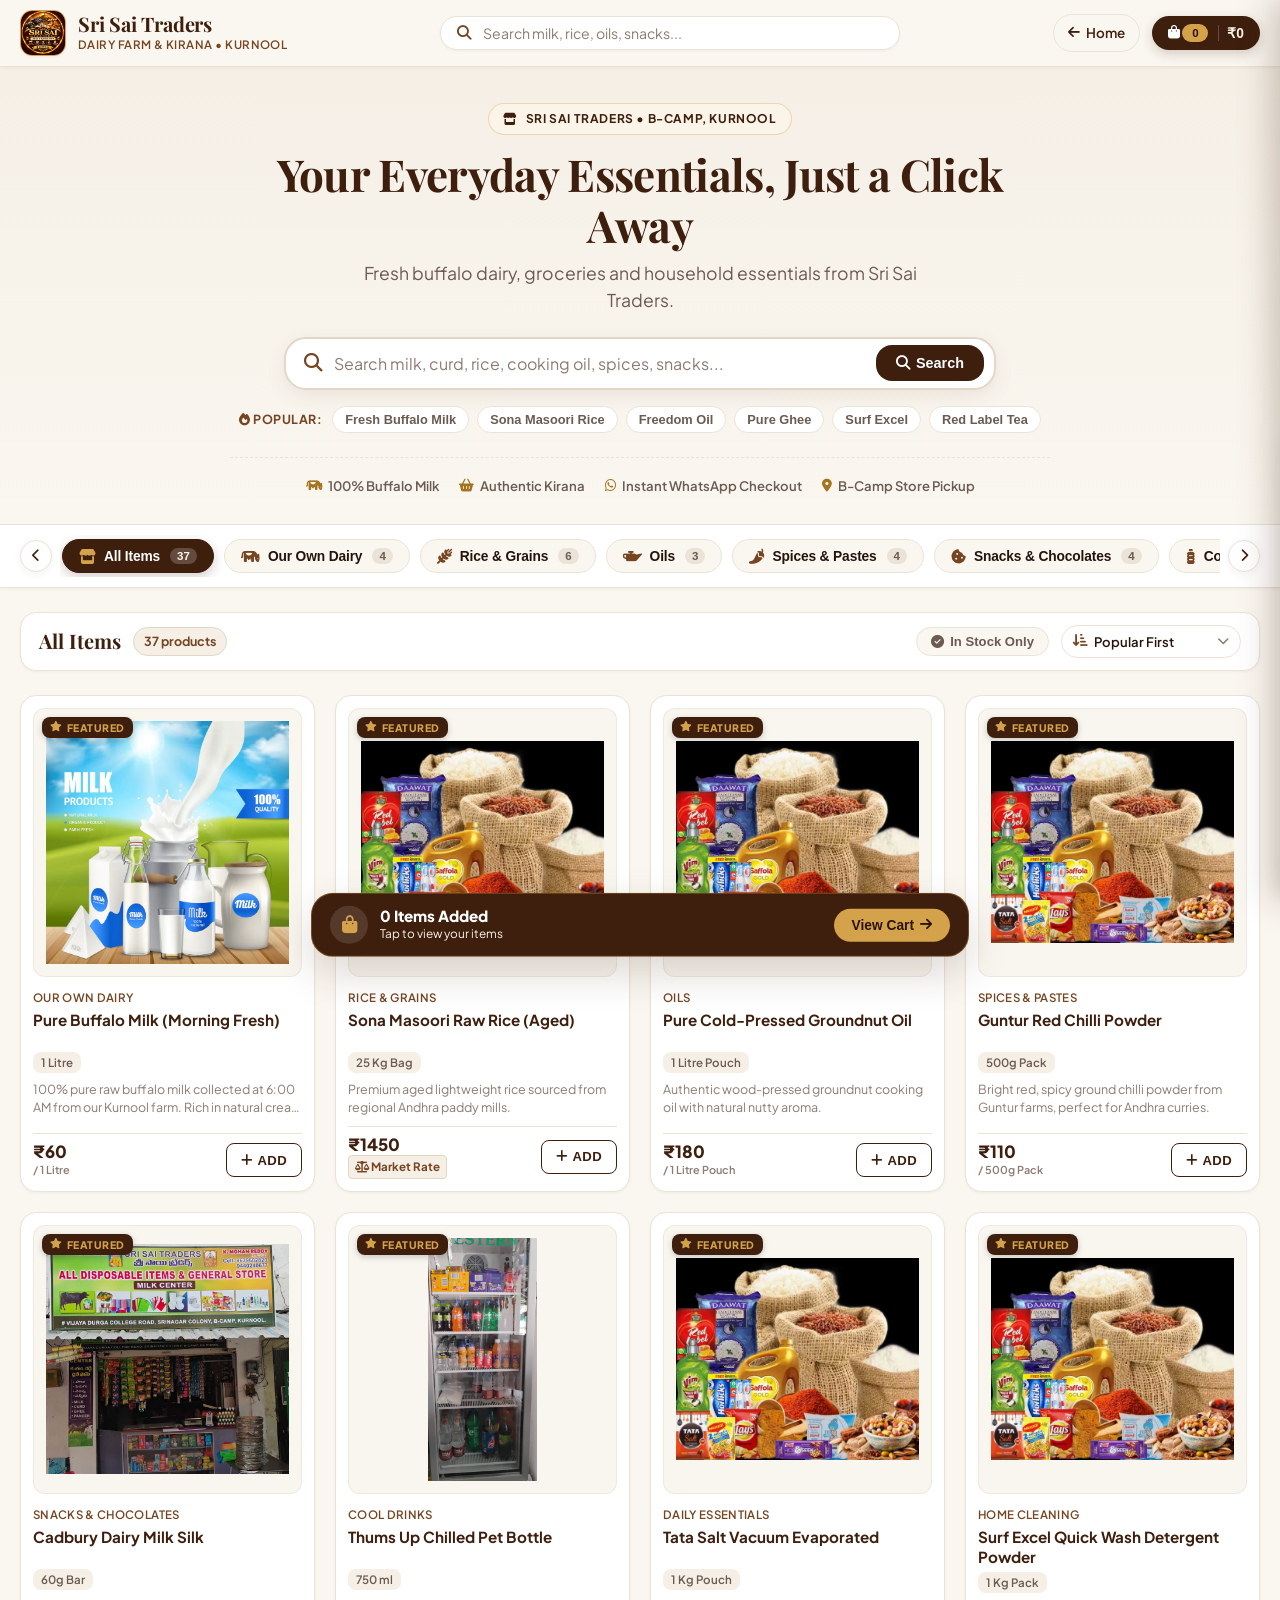
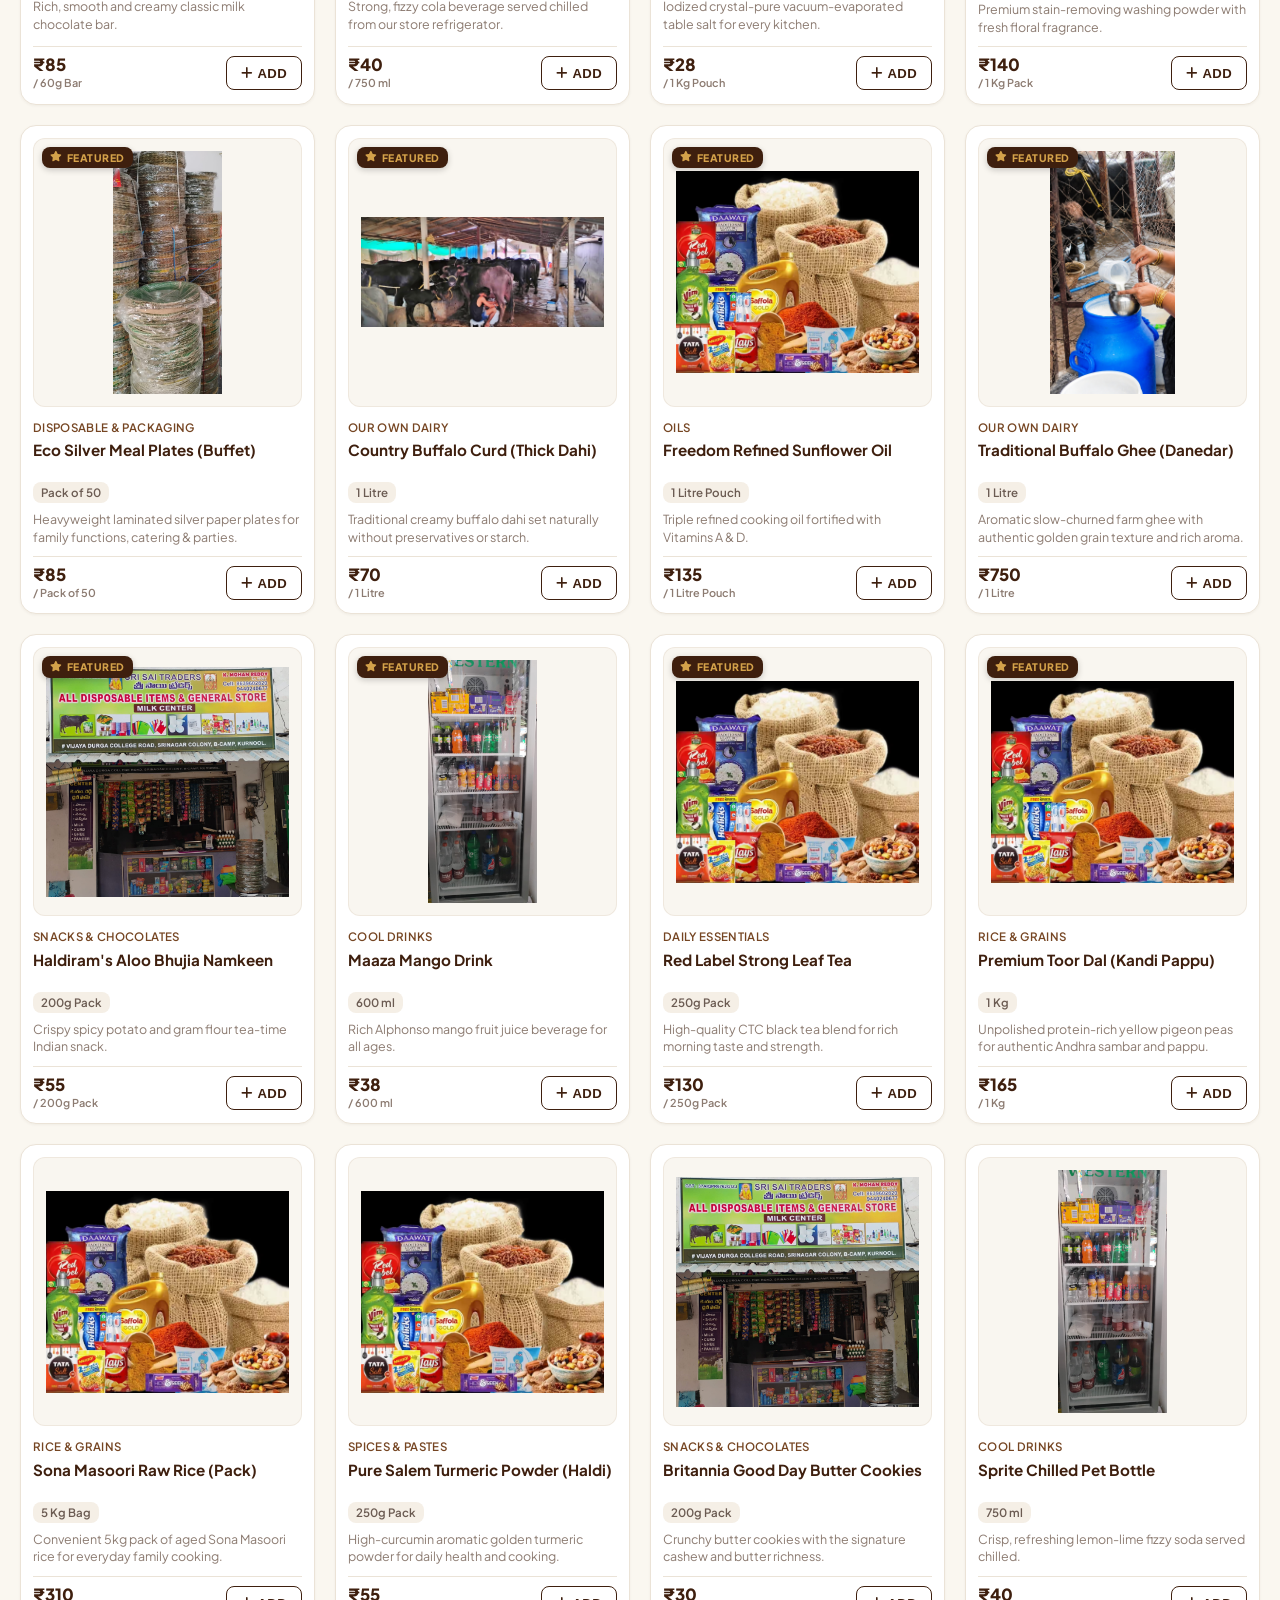
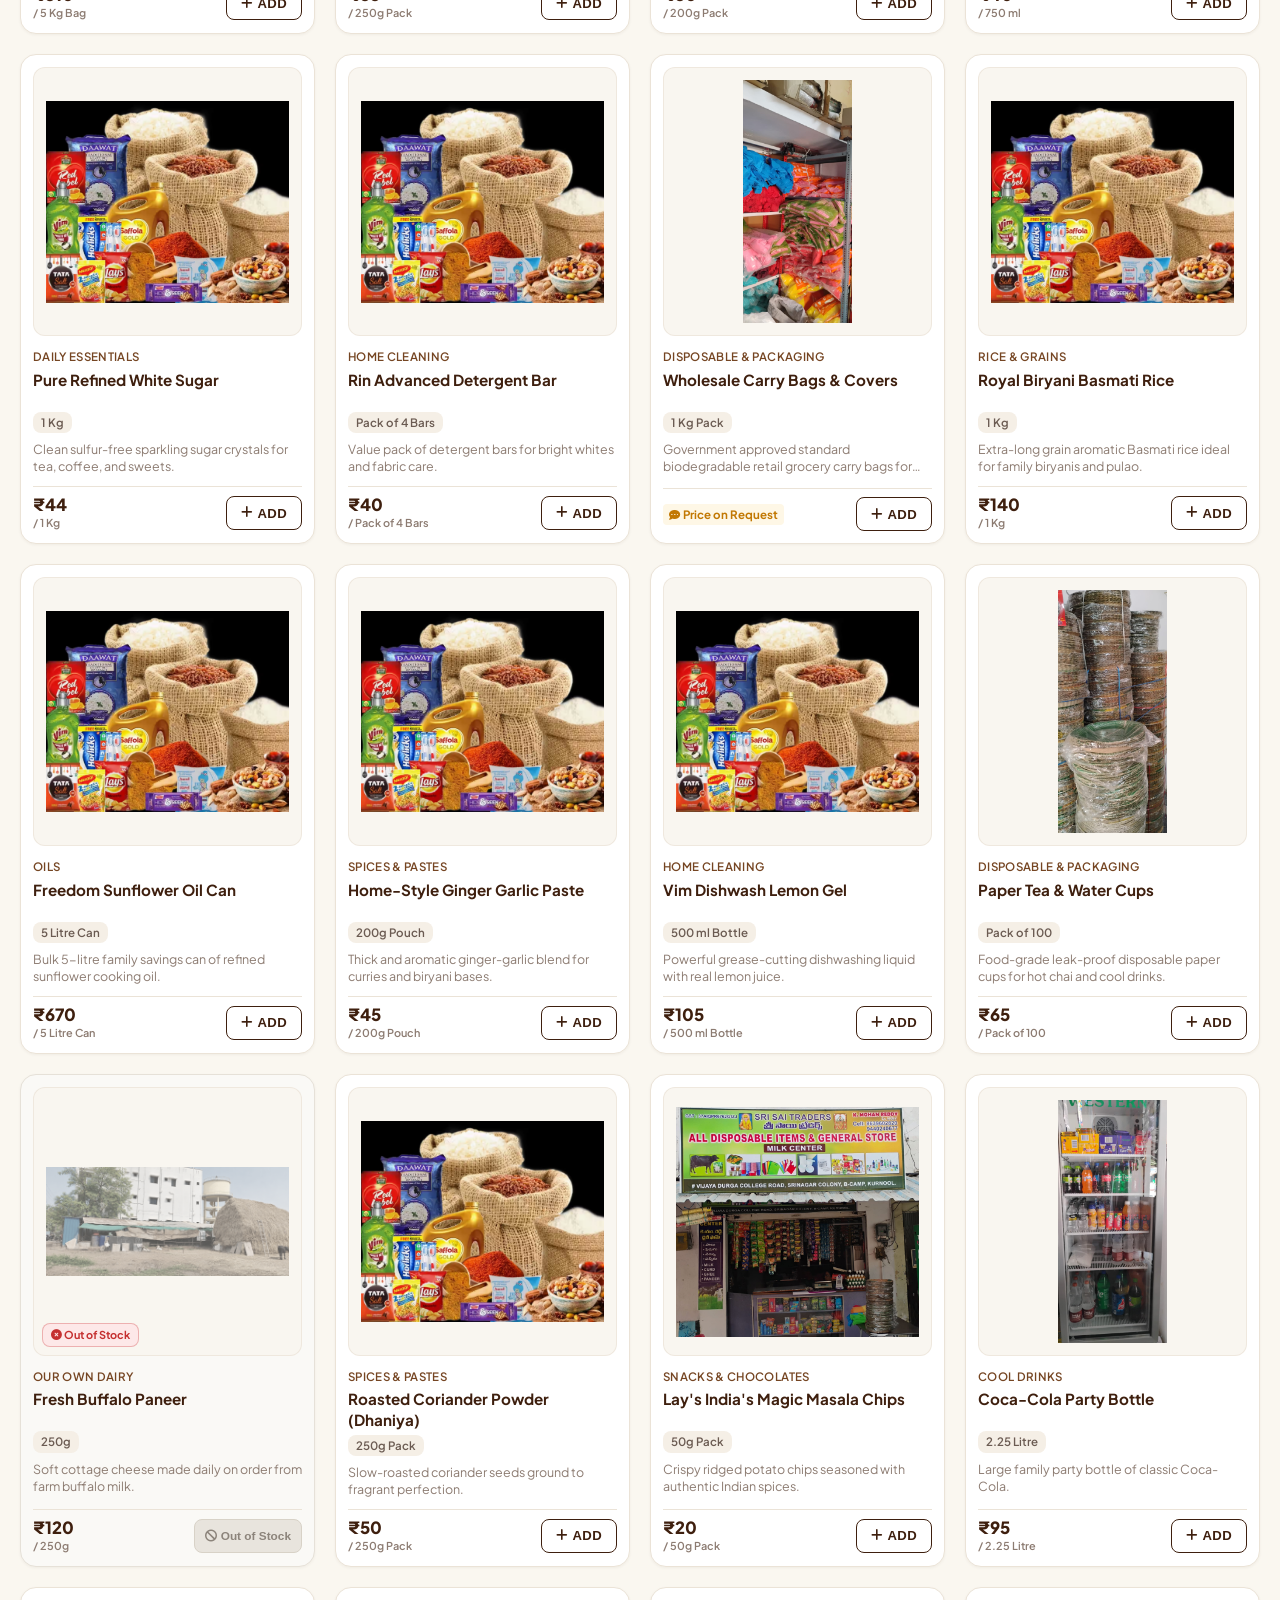
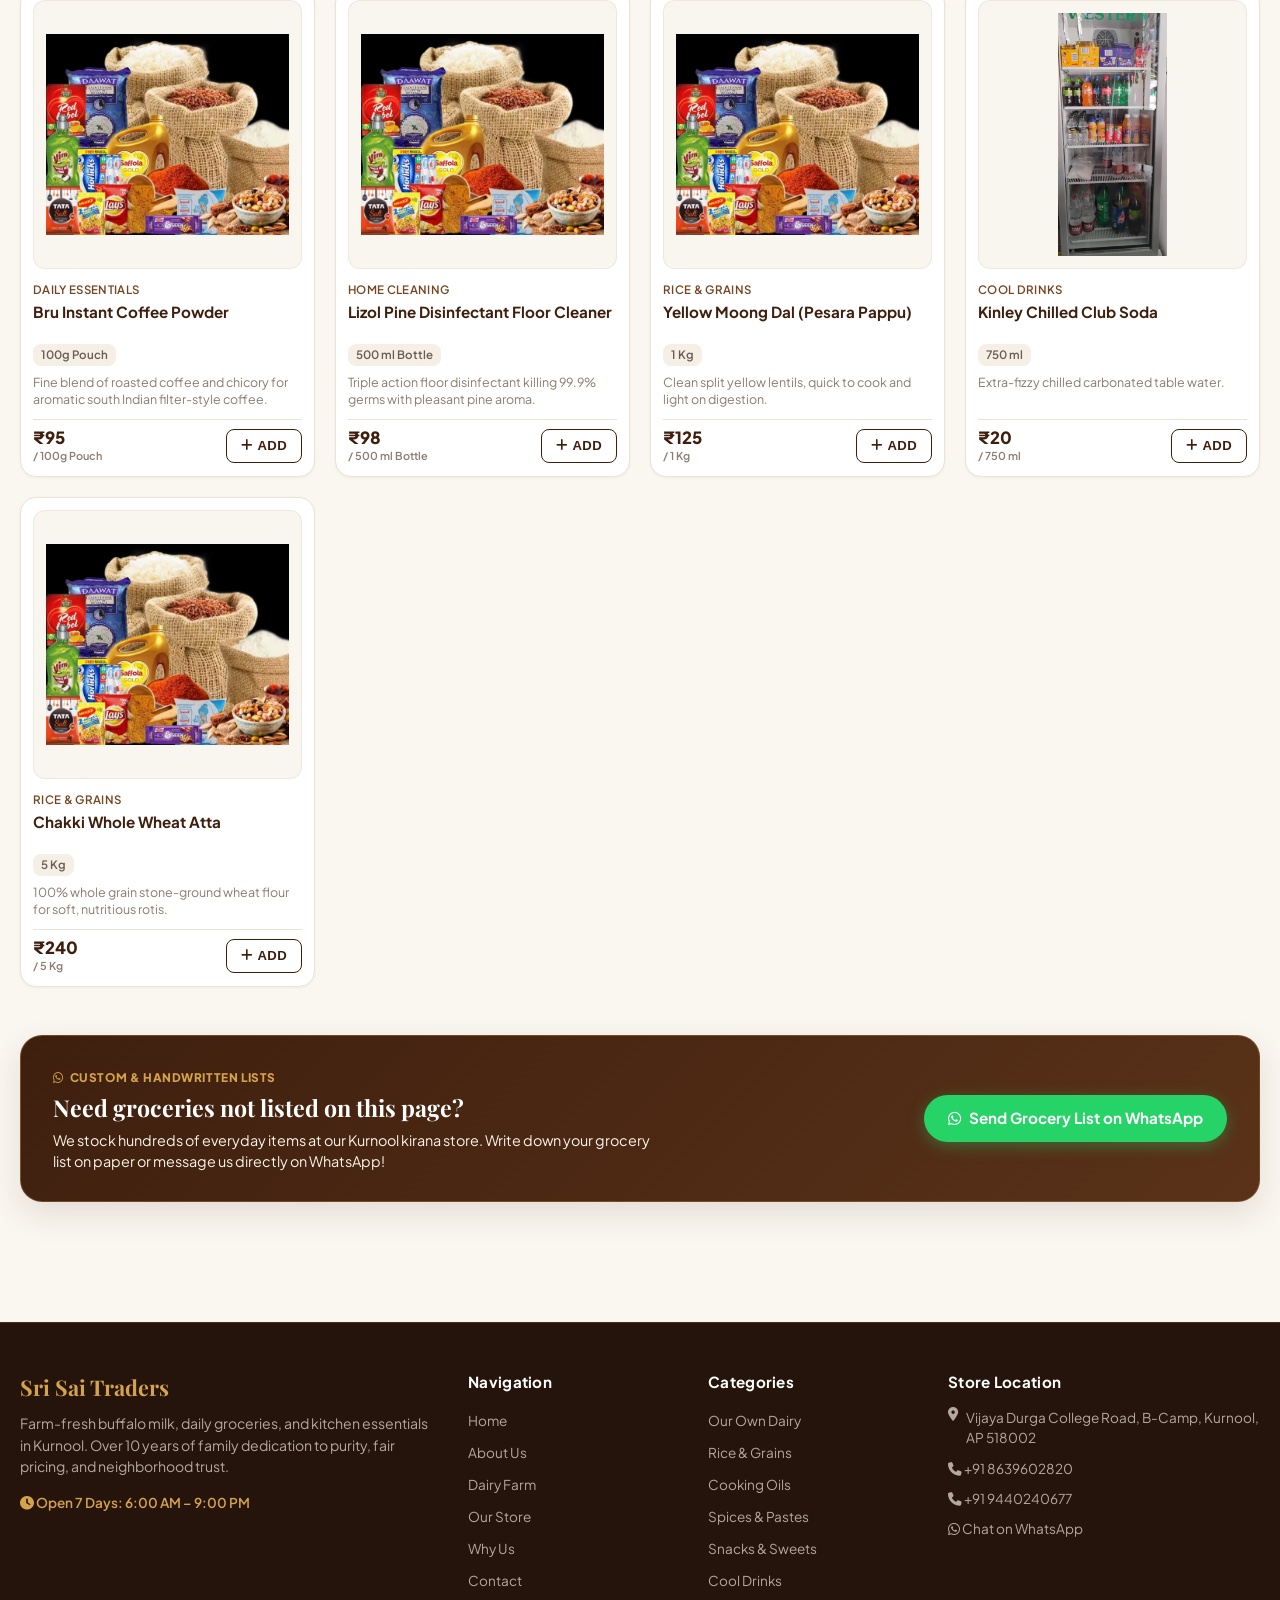
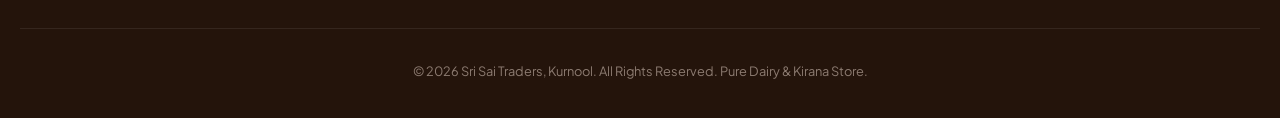
==== commit 02f5498b: "feat: remove sync status badge, add instant cache-first loading, and add animated late loader" ====
--- a/shop.html
+++ b/shop.html
@@ -212,9 +212,6 @@
             <div class="toolbar-left">
                 <h2 class="active-cat-title" id="active-category-title">All Items</h2>
                 <span class="product-count-badge" id="product-count-label">Loading products...</span>
-                <span class="sync-status-indicator" id="sync-status" title="Data Synchronization Status">
-                    <span class="sync-dot"></span> <span id="sync-status-text">Connected</span>
-                </span>
             </div>
 
             <div class="toolbar-right">
@@ -238,6 +235,26 @@
             </div>
         </div>
 
+        <!-- Late Loading Animation (Gracefully appears only if network connection is slow) -->
+        <div class="shop-late-loader" id="shop-late-loader" aria-live="polite" style="display: none;">
+            <div class="late-loader-card">
+                <div class="late-loader-graphic">
+                    <div class="late-loader-icon-circle">
+                        <i class="fas fa-basket-shopping late-loader-icon"></i>
+                        <span class="pulse-ring ring-1"></span>
+                        <span class="pulse-ring ring-2"></span>
+                    </div>
+                </div>
+                <div class="late-loader-info">
+                    <h3 class="late-loader-title">Getting Your Store Ready...</h3>
+                    <p class="late-loader-desc" id="late-loader-desc">Loading farm-fresh milk &amp; everyday kirana essentials</p>
+                    <div class="late-loader-track">
+                        <div class="late-loader-bar"></div>
+                    </div>
+                </div>
+            </div>
+        </div>
+
         <!-- Product Cards Grid -->
         <div class="shop-product-grid" id="shop-product-grid" aria-live="polite">
             <!-- Dynamic product cards populated via shop.js -->
--- a/shop.css
+++ b/shop.css
@@ -656,41 +656,6 @@
     border: 1px solid var(--sst-border-subtle);
 }
 
-.sync-status-indicator {
-    display: inline-flex;
-    align-items: center;
-    gap: 6px;
-    font-size: 0.76rem;
-    color: var(--sst-green);
-    font-weight: 600;
-}
-
-.sync-dot {
-    width: 7px;
-    height: 7px;
-    background: var(--sst-green);
-    border-radius: 50%;
-    display: inline-block;
-    animation: syncPulse 2s infinite;
-}
-
-@keyframes syncPulse {
-    0% {
-        transform: scale(0.95);
-        opacity: 0.7;
-    }
-
-    50% {
-        transform: scale(1.2);
-        opacity: 1;
-    }
-
-    100% {
-        transform: scale(0.95);
-        opacity: 0.7;
-    }
-}
-
 .toolbar-right {
     display: flex;
     align-items: center;
@@ -1190,6 +1155,193 @@
 
 .btn-empty-wa:hover {
     background: #1EBE5D;
+}
+
+/* Late Loading Animation (Gracefully shows if network is slow) */
+.shop-late-loader {
+    width: 100%;
+    margin-bottom: 20px;
+    animation: lateFadeIn 0.35s ease-out forwards;
+    transition: opacity 0.3s ease, transform 0.3s ease, max-height 0.3s ease;
+}
+
+.shop-late-loader.fade-out {
+    opacity: 0;
+    transform: translateY(-8px);
+    pointer-events: none;
+}
+
+.late-loader-card {
+    background: linear-gradient(135deg, #FFFFFF 0%, #FAF7F0 100%);
+    border: 1.5px solid rgba(212, 162, 74, 0.35);
+    border-radius: var(--sst-radius-xl);
+    padding: 20px 24px;
+    display: flex;
+    align-items: center;
+    gap: 20px;
+    box-shadow: 0 4px 18px rgba(62, 31, 14, 0.06);
+    position: relative;
+    overflow: hidden;
+}
+
+.late-loader-graphic {
+    position: relative;
+    flex-shrink: 0;
+    width: 54px;
+    height: 54px;
+    display: flex;
+    align-items: center;
+    justify-content: center;
+}
+
+.late-loader-icon-circle {
+    width: 50px;
+    height: 50px;
+    background: linear-gradient(135deg, #3E1F0E 0%, #754522 100%);
+    color: #FAF7F0;
+    border-radius: 50%;
+    display: flex;
+    align-items: center;
+    justify-content: center;
+    font-size: 1.25rem;
+    position: relative;
+    z-index: 2;
+    box-shadow: 0 4px 12px rgba(62, 31, 14, 0.2);
+}
+
+.late-loader-icon {
+    animation: basketBounce 1.8s infinite ease-in-out;
+}
+
+@keyframes basketBounce {
+    0%, 100% {
+        transform: translateY(0);
+    }
+    50% {
+        transform: translateY(-3px) scale(1.05);
+    }
+}
+
+.pulse-ring {
+    position: absolute;
+    top: 50%;
+    left: 50%;
+    width: 50px;
+    height: 50px;
+    margin-top: -25px;
+    margin-left: -25px;
+    border-radius: 50%;
+    border: 2px solid var(--sst-gold);
+    pointer-events: none;
+    z-index: 1;
+    animation: latePulseRing 2s infinite cubic-bezier(0.215, 0.61, 0.355, 1);
+}
+
+.pulse-ring.ring-2 {
+    animation-delay: 0.75s;
+}
+
+@keyframes latePulseRing {
+    0% {
+        transform: scale(0.9);
+        opacity: 0.8;
+    }
+    60% {
+        transform: scale(1.45);
+        opacity: 0.25;
+    }
+    100% {
+        transform: scale(1.9);
+        opacity: 0;
+    }
+}
+
+.late-loader-info {
+    flex: 1;
+    min-width: 0;
+}
+
+.late-loader-title {
+    font-size: 1rem;
+    font-weight: 700;
+    color: var(--sst-chocolate);
+    margin-bottom: 4px;
+    letter-spacing: -0.2px;
+}
+
+.late-loader-desc {
+    font-size: 0.82rem;
+    color: var(--sst-warm-brown);
+    margin-bottom: 10px;
+    font-weight: 500;
+    line-height: 1.35;
+}
+
+.late-loader-track {
+    width: 100%;
+    max-width: 320px;
+    height: 4px;
+    background: #EFE9DF;
+    border-radius: var(--sst-radius-pill);
+    overflow: hidden;
+    position: relative;
+}
+
+.late-loader-bar {
+    width: 45%;
+    height: 100%;
+    background: linear-gradient(90deg, var(--sst-warm-brown) 0%, var(--sst-gold) 100%);
+    border-radius: var(--sst-radius-pill);
+    position: absolute;
+    animation: lateBarSlide 1.6s infinite ease-in-out;
+}
+
+@keyframes lateBarSlide {
+    0% {
+        left: -45%;
+    }
+    100% {
+        left: 105%;
+    }
+}
+
+@keyframes lateFadeIn {
+    from {
+        opacity: 0;
+        transform: translateY(-8px);
+    }
+    to {
+        opacity: 1;
+        transform: translateY(0);
+    }
+}
+
+@media (max-width: 576px) {
+    .late-loader-card {
+        padding: 16px;
+        gap: 14px;
+    }
+    .late-loader-graphic {
+        width: 44px;
+        height: 44px;
+    }
+    .late-loader-icon-circle {
+        width: 42px;
+        height: 42px;
+        font-size: 1.05rem;
+    }
+    .pulse-ring {
+        width: 42px;
+        height: 42px;
+        margin-top: -21px;
+        margin-left: -21px;
+    }
+    .late-loader-title {
+        font-size: 0.92rem;
+    }
+    .late-loader-desc {
+        font-size: 0.78rem;
+    }
 }
 
 /* Skeletons */
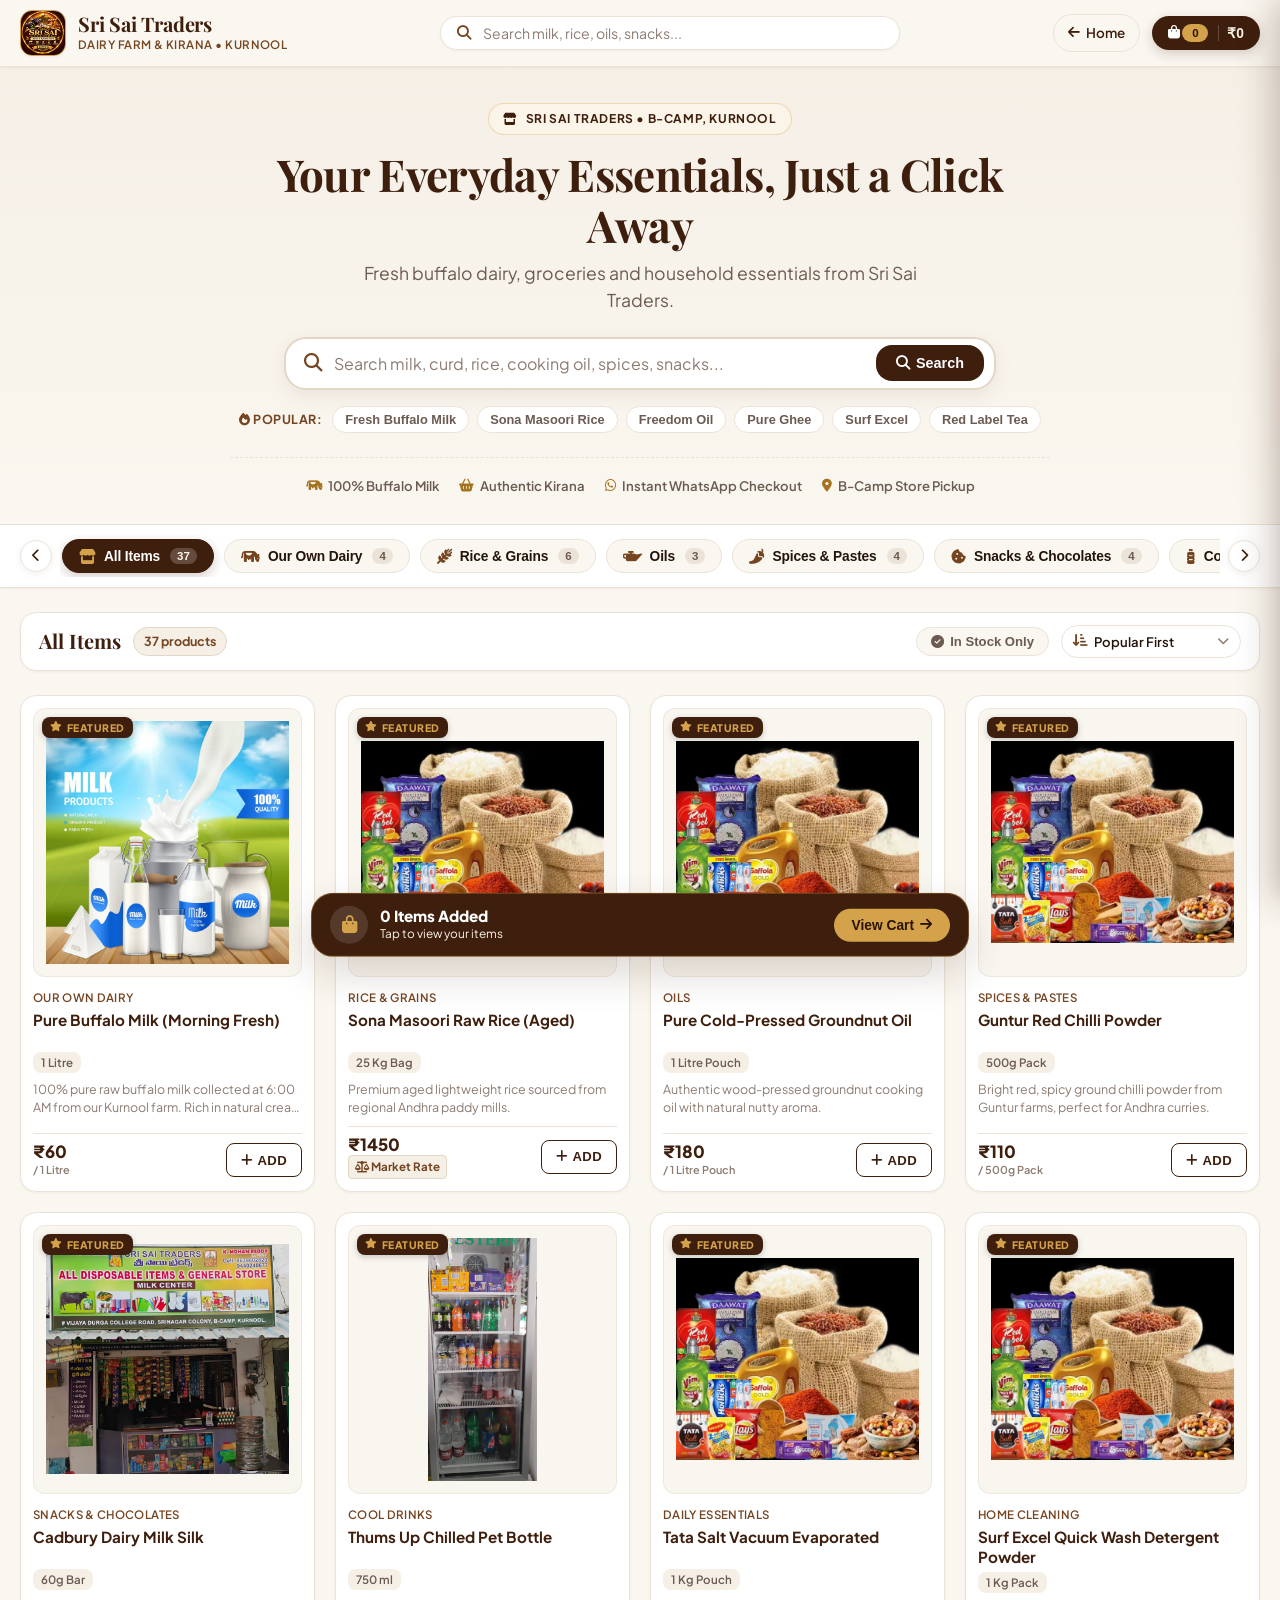
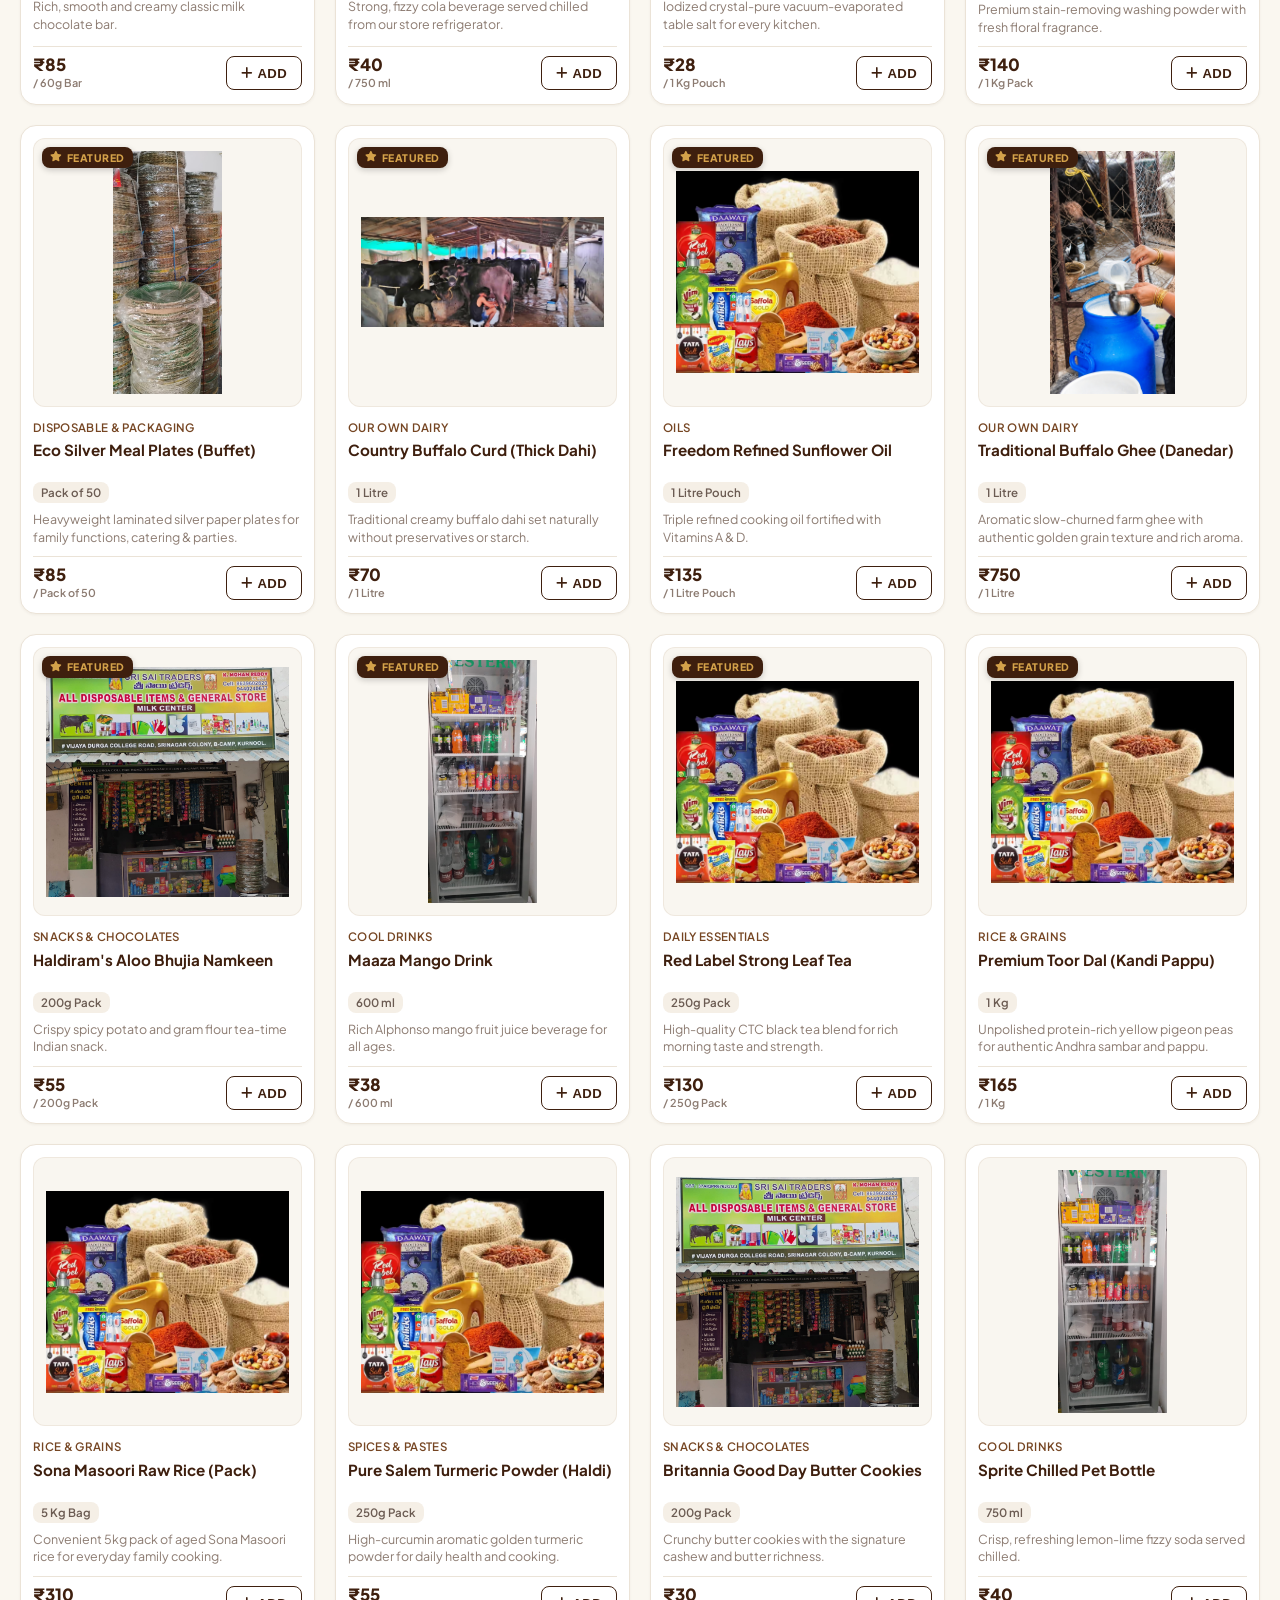
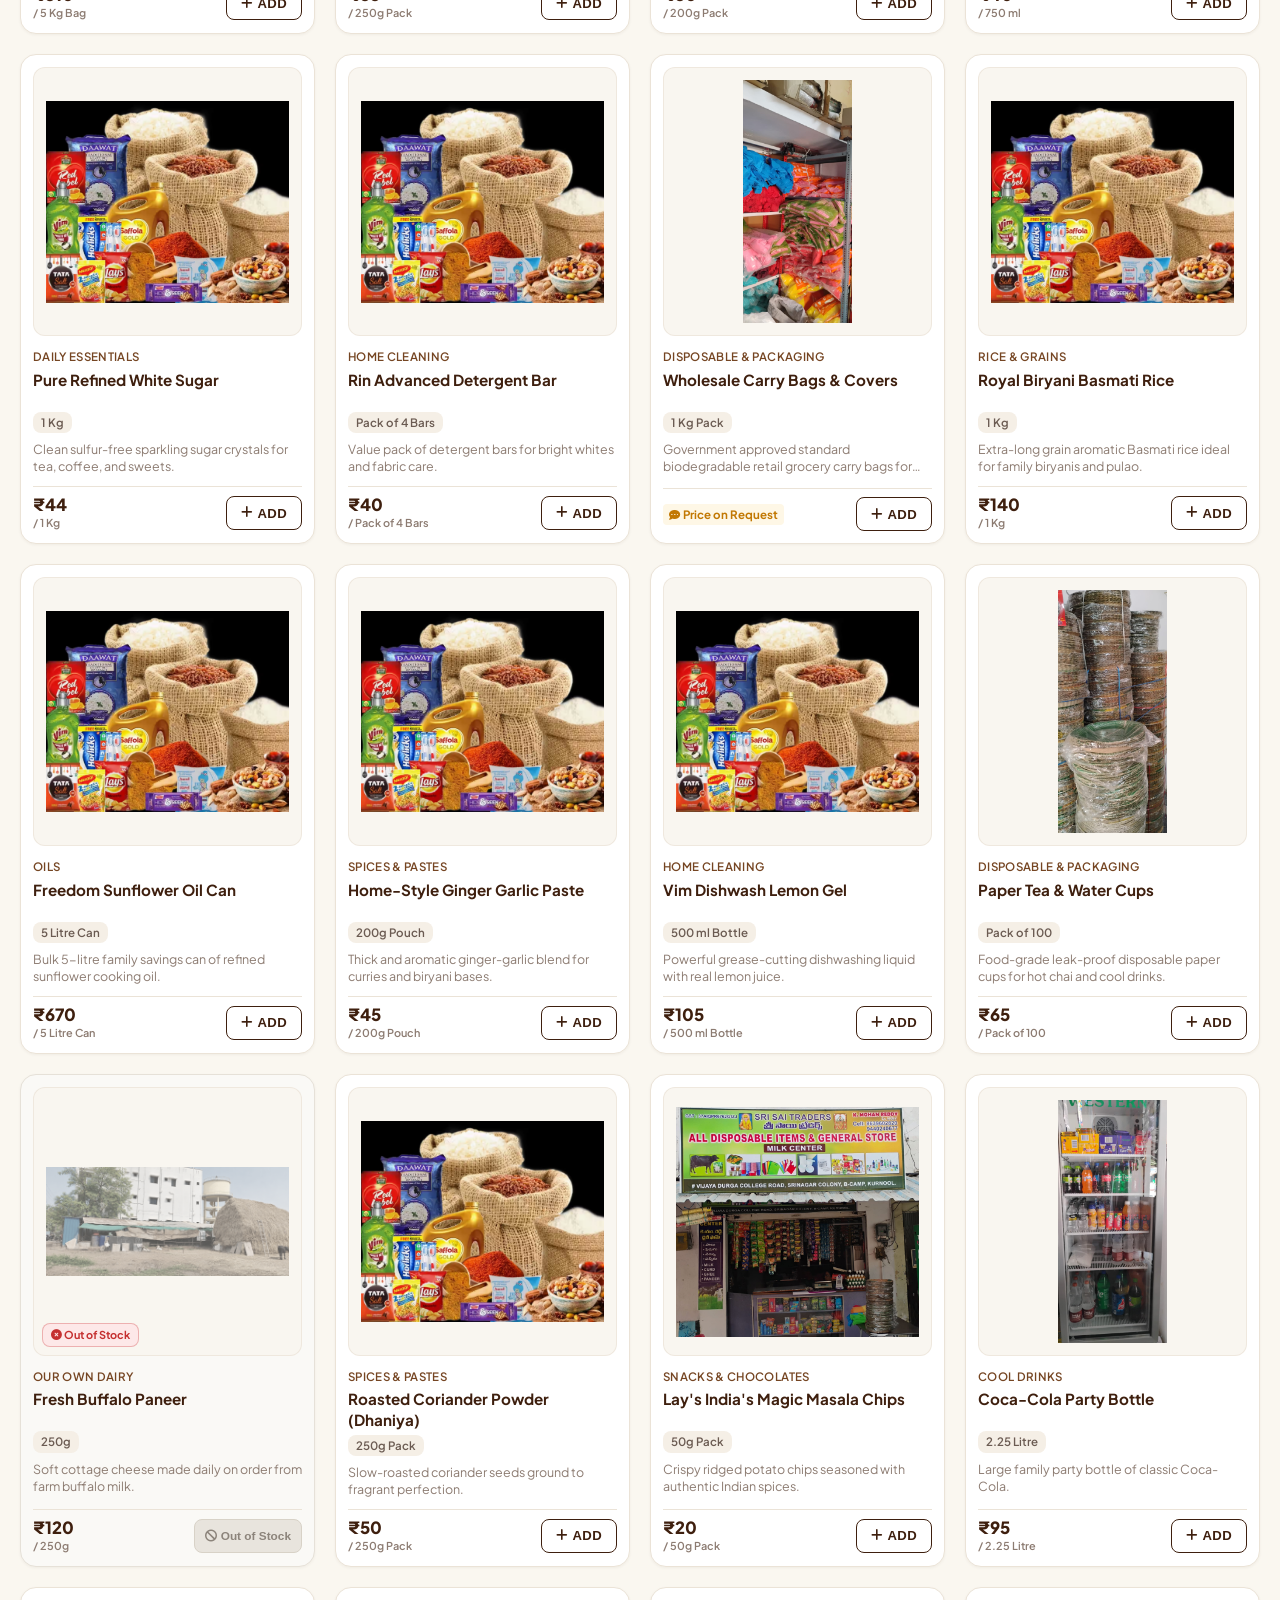
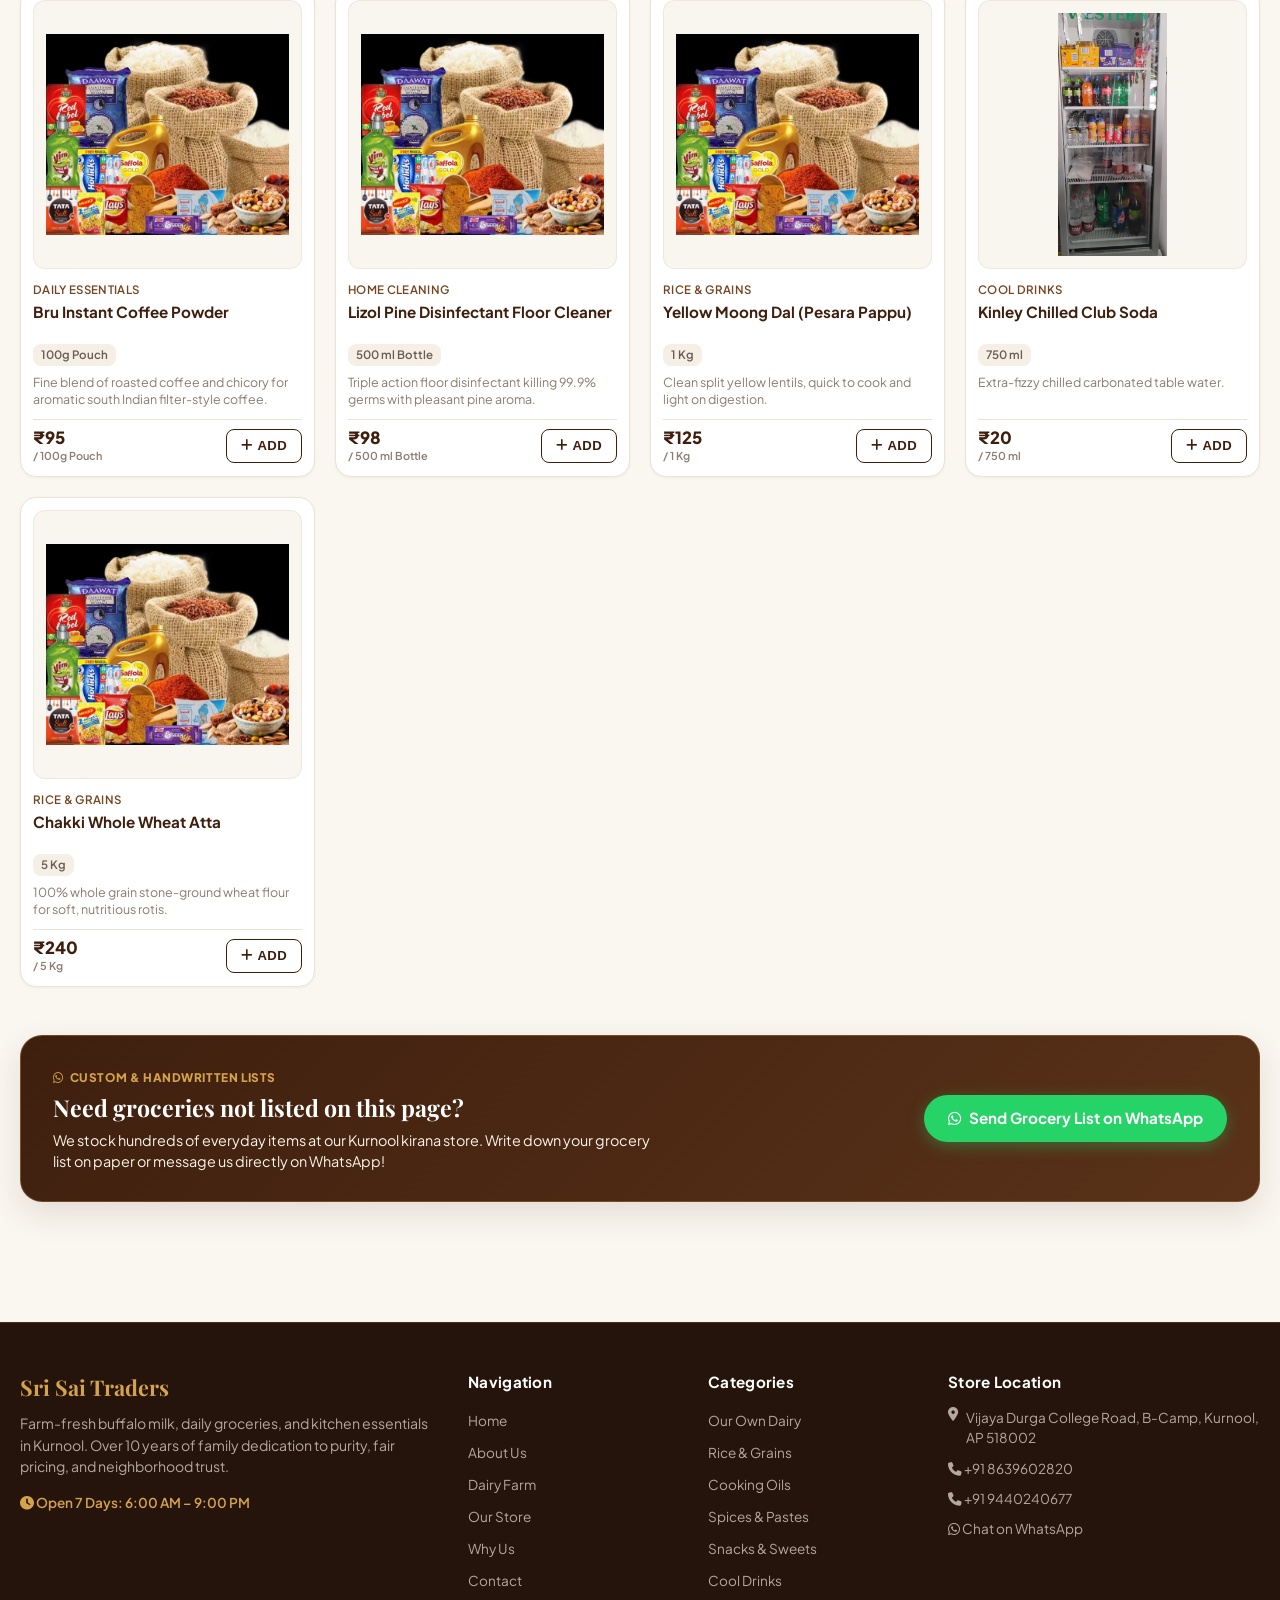
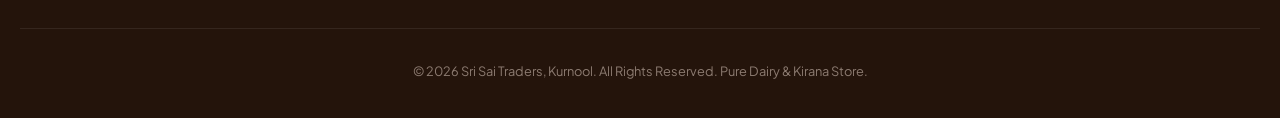
==== commit eee8acdd: "feat: require customer name and valid 10-digit mobile number before checkout" ====
--- a/shop.html
+++ b/shop.html
@@ -318,16 +318,50 @@
                 </div>
             </div>
 
-            <!-- Customer Details Form -->
-            <div class="cart-inputs-group">
-                <input type="text" id="order-customer-name" class="cart-input-field"
-                    placeholder="Your Name (Optional)" aria-label="Customer Name">
-                <input type="tel" id="order-customer-phone" class="cart-input-field"
-                    placeholder="Mobile Number (Optional)" aria-label="Customer Phone Number">
-                <select id="order-collection-type" class="cart-input-field" aria-label="Order Collection Method">
-                    <option value="Store Pickup at B-Camp, Kurnool">Store Pickup at B-Camp, Kurnool</option>
-                    <option value="Home Delivery Request (Kurnool Area)">Home Delivery Request (Kurnool Area)</option>
-                </select>
+            <!-- Customer Details Form (Required for Checkout) -->
+            <div class="cart-inputs-group" role="group" aria-label="Customer Checkout Information">
+                <div class="cart-input-wrap">
+                    <label class="cart-input-label" for="order-customer-name">
+                        Full Name <span class="required-star">*</span>
+                    </label>
+                    <div class="cart-input-inner">
+                        <i class="fas fa-user input-icon" aria-hidden="true"></i>
+                        <input type="text" id="order-customer-name" class="cart-input-field has-icon"
+                            placeholder="Enter your name" autocomplete="name" required
+                            aria-required="true" aria-describedby="name-error-msg">
+                    </div>
+                    <span class="input-error-msg" id="name-error-msg" style="display: none;">
+                        <i class="fas fa-circle-exclamation"></i> Please enter your name
+                    </span>
+                </div>
+
+                <div class="cart-input-wrap">
+                    <label class="cart-input-label" for="order-customer-phone">
+                        Mobile Number <span class="required-star">*</span>
+                    </label>
+                    <div class="cart-input-inner">
+                        <span class="input-prefix-tag">+91</span>
+                        <input type="tel" id="order-customer-phone" class="cart-input-field has-prefix"
+                            placeholder="10-digit mobile number" maxlength="10" inputmode="numeric" autocomplete="tel" required
+                            aria-required="true" aria-describedby="phone-error-msg">
+                    </div>
+                    <span class="input-error-msg" id="phone-error-msg" style="display: none;">
+                        <i class="fas fa-circle-exclamation"></i> Please enter a valid 10-digit mobile number
+                    </span>
+                </div>
+
+                <div class="cart-input-wrap">
+                    <label class="cart-input-label" for="order-collection-type">
+                        Order Preference
+                    </label>
+                    <div class="cart-input-inner">
+                        <i class="fas fa-location-dot input-icon" aria-hidden="true"></i>
+                        <select id="order-collection-type" class="cart-input-field has-icon" aria-label="Order Collection Method">
+                            <option value="Store Pickup at B-Camp, Kurnool">Store Pickup at B-Camp, Kurnool</option>
+                            <option value="Home Delivery Request (Kurnool Area)">Home Delivery Request (Kurnool Area)</option>
+                        </select>
+                    </div>
+                </div>
             </div>
 
             <!-- Disclaimer Notice -->
--- a/shop.css
+++ b/shop.css
@@ -1795,25 +1795,114 @@
 .cart-inputs-group {
     display: flex;
     flex-direction: column;
-    gap: 8px;
-    margin-bottom: 12px;
+    gap: 12px;
+    margin-bottom: 14px;
+}
+
+.cart-input-wrap {
+    display: flex;
+    flex-direction: column;
+    gap: 4px;
+}
+
+.cart-input-label {
+    font-size: 0.78rem;
+    font-weight: 700;
+    color: var(--sst-chocolate);
+    display: flex;
+    align-items: center;
+    gap: 4px;
+}
+
+.required-star {
+    color: #DC2626;
+    font-weight: 800;
+}
+
+.cart-input-inner {
+    position: relative;
+    display: flex;
+    align-items: center;
+    width: 100%;
+}
+
+.cart-input-inner .input-icon {
+    position: absolute;
+    left: 12px;
+    font-size: 0.85rem;
+    color: var(--sst-text-muted);
+    pointer-events: none;
+    z-index: 1;
+}
+
+.input-prefix-tag {
+    position: absolute;
+    left: 10px;
+    font-size: 0.8rem;
+    font-weight: 700;
+    color: var(--sst-warm-brown);
+    background: #EFE9DF;
+    padding: 2px 6px;
+    border-radius: 4px;
+    pointer-events: none;
+    z-index: 1;
 }
 
 .cart-input-field {
     width: 100%;
-    padding: 8px 12px;
+    padding: 9px 12px;
     background: var(--sst-white);
-    border: 1px solid var(--sst-border-light);
-    border-radius: var(--sst-radius-sm);
-    font-size: 0.82rem;
+    border: 1.5px solid var(--sst-border-light);
+    border-radius: var(--sst-radius-md);
+    font-size: 0.84rem;
     font-family: var(--sst-font-sans);
     color: var(--sst-text-main);
     box-sizing: border-box;
+    transition: border-color 0.2s ease, box-shadow 0.2s ease, background 0.2s ease;
+}
+
+.cart-input-field.has-icon {
+    padding-left: 36px;
+}
+
+.cart-input-field.has-prefix {
+    padding-left: 54px;
 }
 
 .cart-input-field:focus {
     border-color: var(--sst-gold);
+    box-shadow: 0 0 0 3px rgba(212, 162, 74, 0.2);
     outline: none;
+}
+
+.cart-input-field.input-invalid {
+    border-color: #DC2626 !important;
+    background: #FFF8F8 !important;
+    box-shadow: 0 0 0 3px rgba(220, 38, 38, 0.15) !important;
+    animation: inputShake 0.35s ease-in-out;
+}
+
+@keyframes inputShake {
+    0%, 100% {
+        transform: translateX(0);
+    }
+    20%, 60% {
+        transform: translateX(-4px);
+    }
+    40%, 80% {
+        transform: translateX(4px);
+    }
+}
+
+.input-error-msg {
+    font-size: 0.72rem;
+    font-weight: 600;
+    color: #DC2626;
+    display: flex;
+    align-items: center;
+    gap: 5px;
+    margin-top: 2px;
+    animation: lateFadeIn 0.2s ease;
 }
 
 /* Disclaimer Banner */
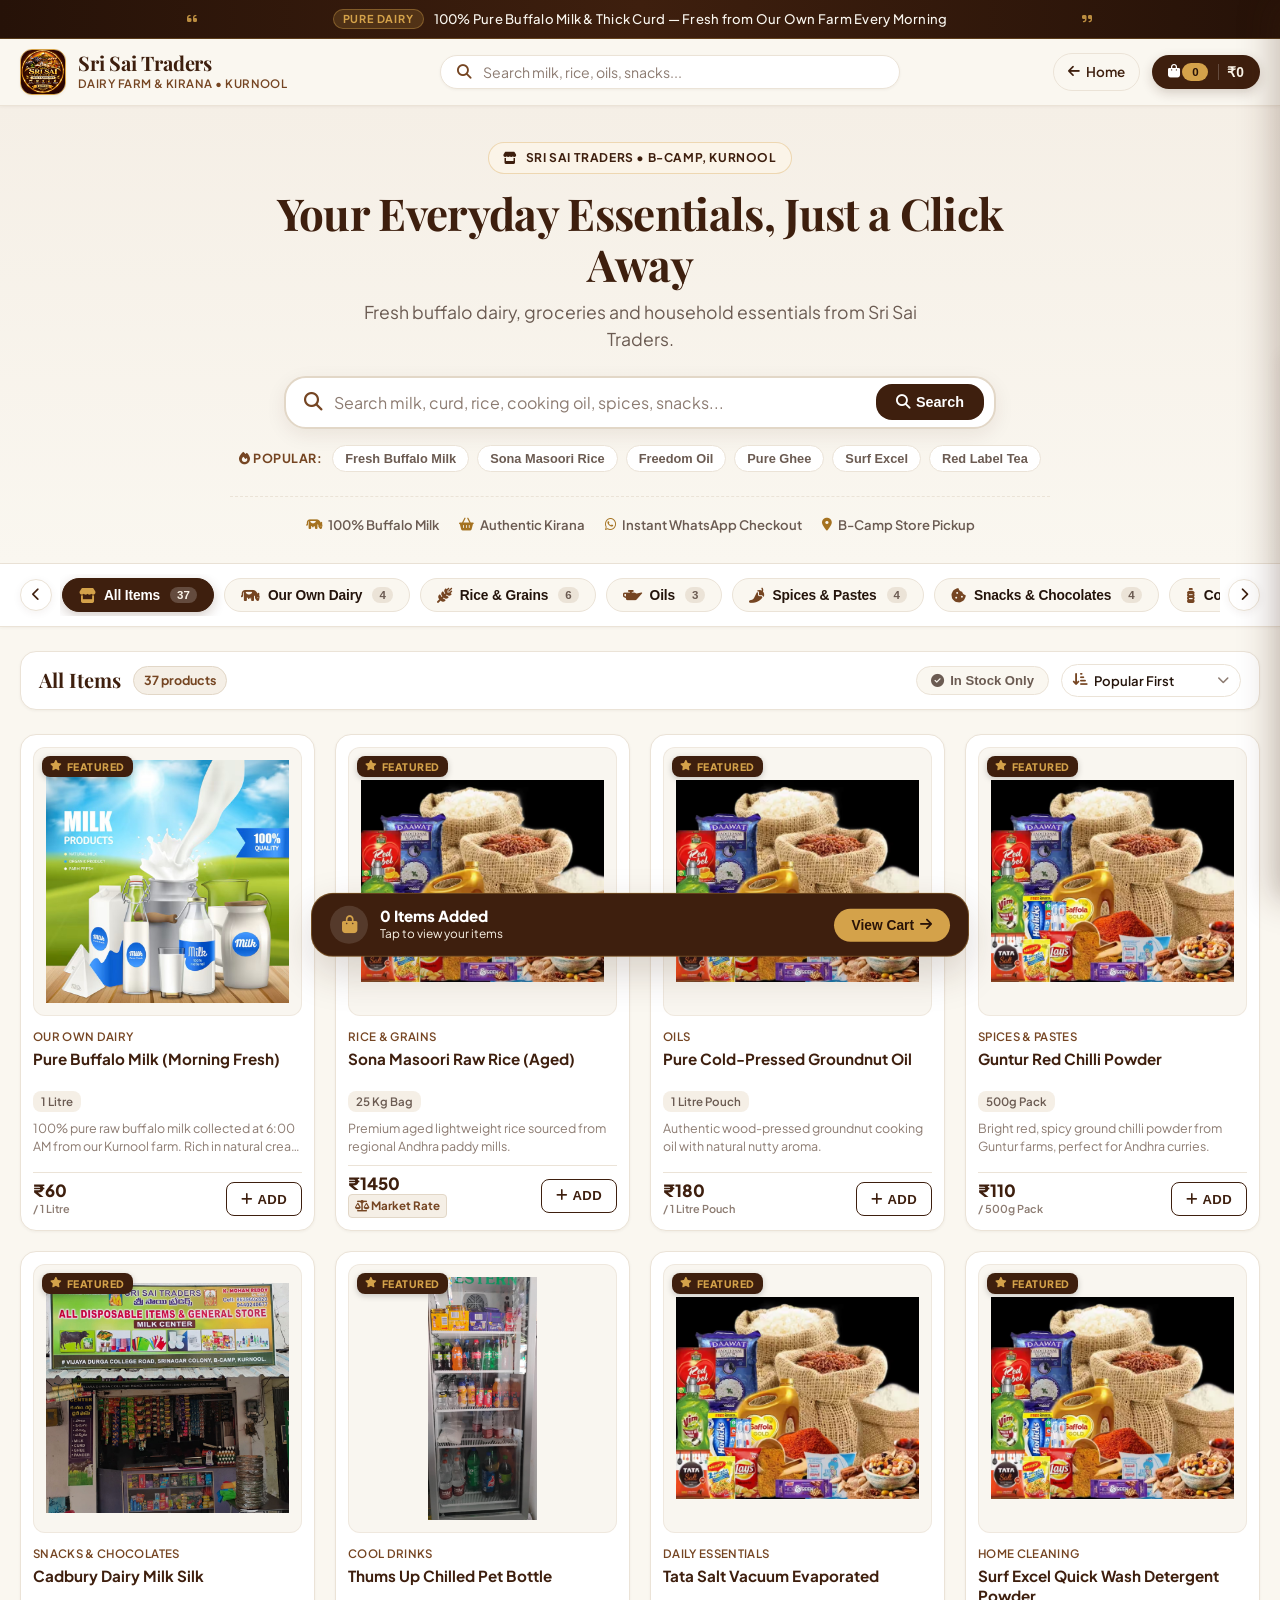
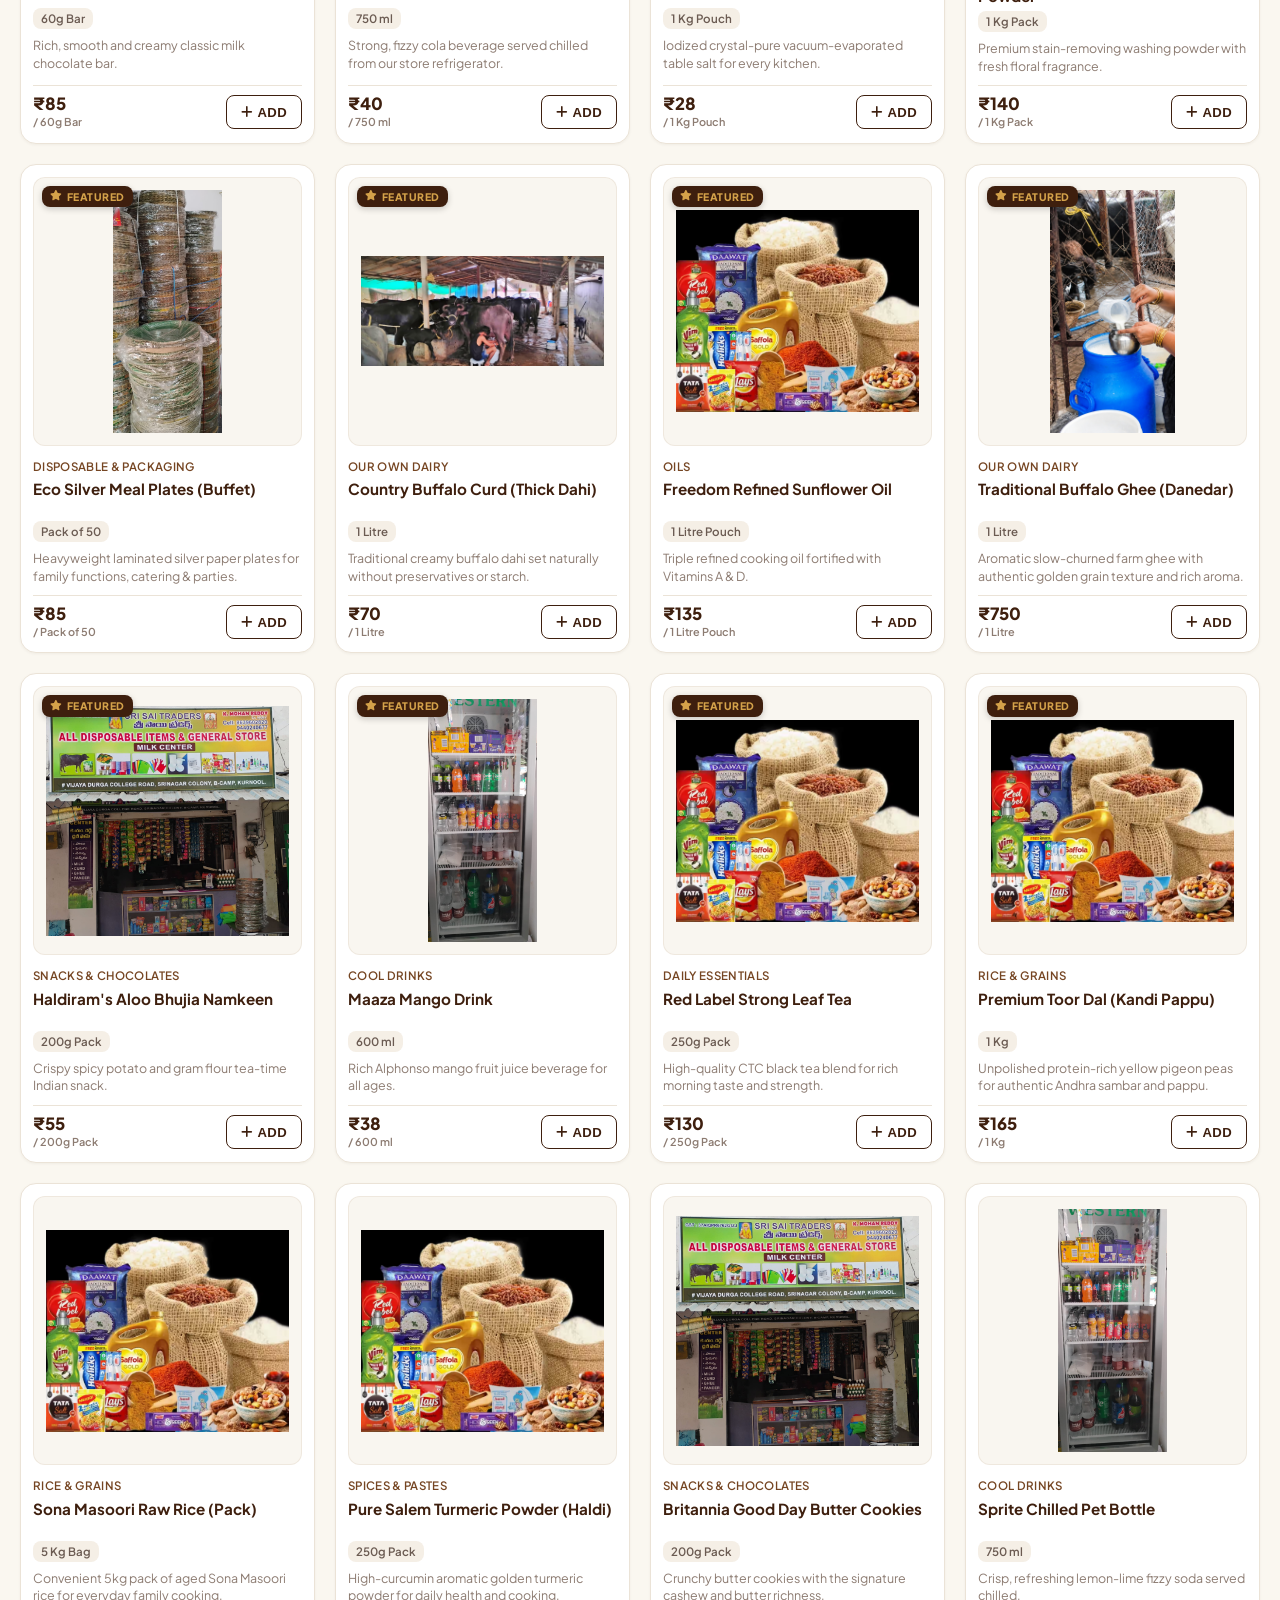
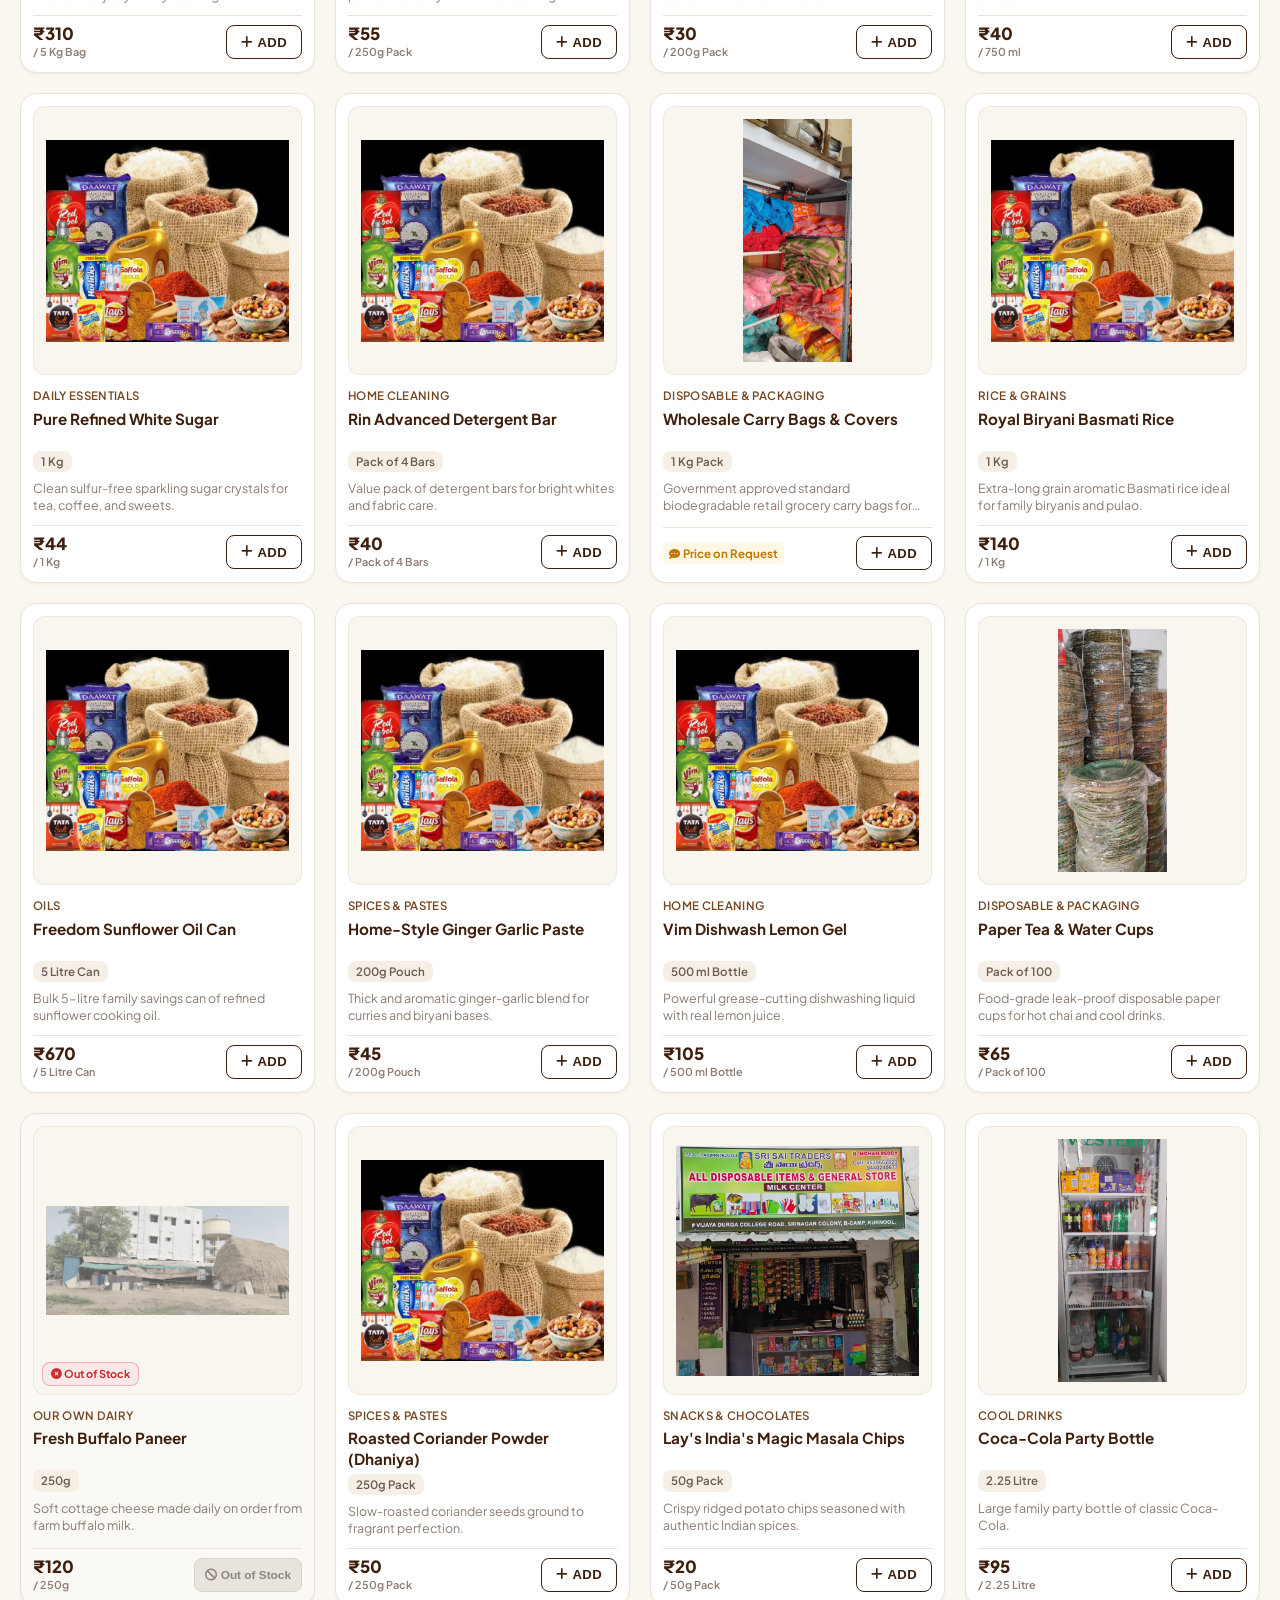
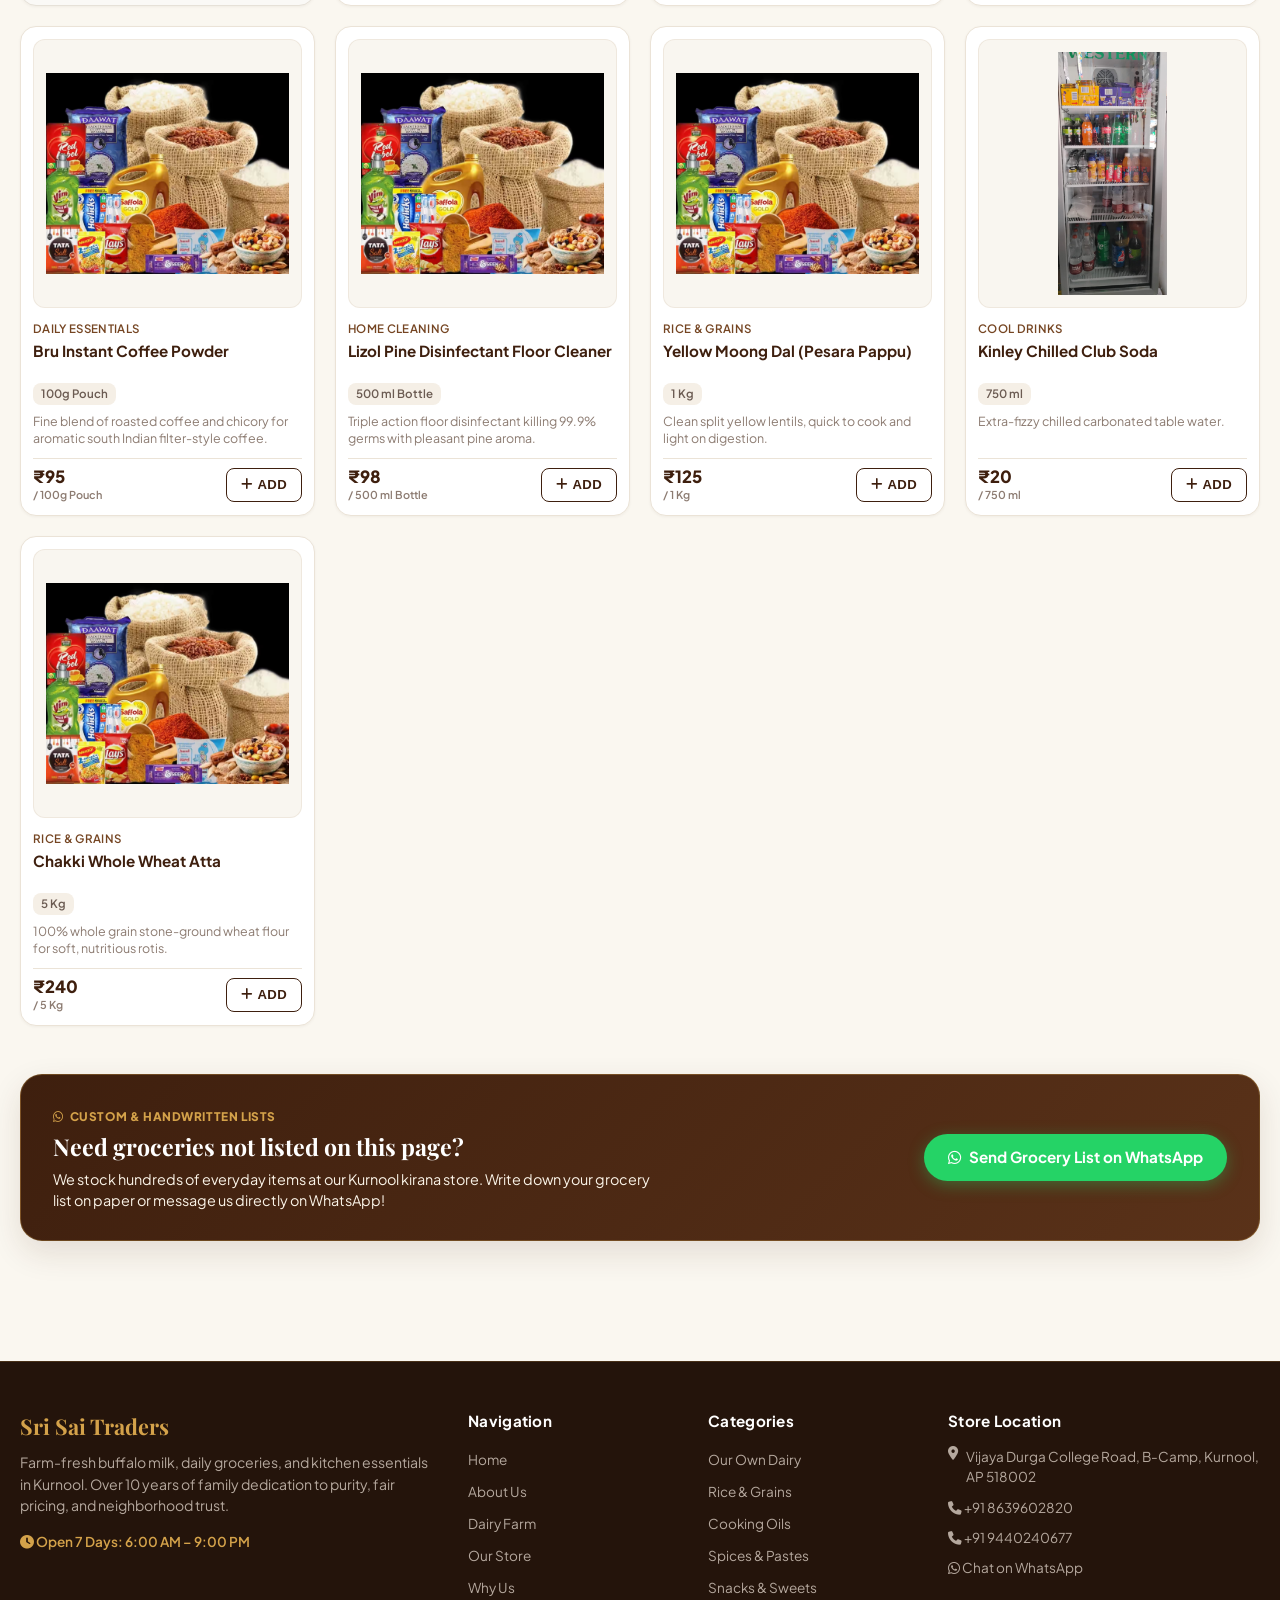
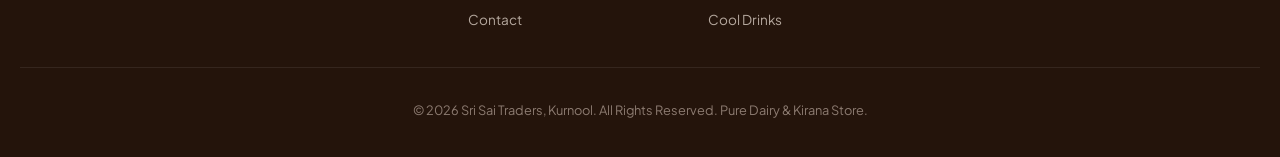
==== commit f1c218be: "feat: replace announcement bar with rotating premium quote ticker" ====
--- a/shop.html
+++ b/shop.html
@@ -33,6 +33,36 @@
 </head>
 
 <body class="shop-body">
+
+    <!-- Rotating Premium Quote Ticker -->
+    <div class="quote-ticker-bar" id="quote-ticker-bar" role="region" aria-label="Sri Sai Traders Highlights">
+        <div class="quote-ticker-container">
+            <span class="quote-gold-icon"><i class="fas fa-quote-left"></i></span>
+            <div class="quote-slider" id="quote-slider" aria-live="polite">
+                <div class="quote-slide active" data-index="0">
+                    <span class="quote-badge">Pure Dairy</span>
+                    <span class="quote-text">100% Pure Buffalo Milk &amp; Thick Curd — Fresh from Our Own Farm Every Morning</span>
+                </div>
+                <div class="quote-slide" data-index="1">
+                    <span class="quote-badge">Our Farm</span>
+                    <span class="quote-text">Rooted in Kurnool: Direct Farm-to-Kitchen Dairy with Natural Wholesomeness</span>
+                </div>
+                <div class="quote-slide" data-index="2">
+                    <span class="quote-badge">Quality Kirana</span>
+                    <span class="quote-text">Premium Aged Rice, Pure Cooking Oils &amp; Authentic Daily Essentials</span>
+                </div>
+                <div class="quote-slide" data-index="3">
+                    <span class="quote-badge">Trusted Heritage</span>
+                    <span class="quote-text">Serving Kurnool Families with Purity, Fair Everyday Prices &amp; Genuine Trust</span>
+                </div>
+                <div class="quote-slide" data-index="4">
+                    <span class="quote-badge">Farm-Crafted</span>
+                    <span class="quote-text">Rich Aromatic Buffalo Ghee &amp; Fresh Farm Butter Churned with Care</span>
+                </div>
+            </div>
+            <span class="quote-gold-icon right"><i class="fas fa-quote-right"></i></span>
+        </div>
+    </div>
 
     <!-- ==========================================================================
        1. DEDICATED SHOP HEADER
--- a/shop.css
+++ b/shop.css
@@ -60,6 +60,120 @@
 }
 
 /* ==========================================================================
+   0. ROTATING PREMIUM QUOTE TICKER
+   ========================================================================== */
+.quote-ticker-bar {
+    background: #2D160A;
+    background: linear-gradient(90deg, #261208 0%, #3E1F0E 50%, #261208 100%);
+    color: #FAF7F0;
+    border-bottom: 1px solid rgba(212, 162, 74, 0.28);
+    position: relative;
+    z-index: 1001;
+    overflow: hidden;
+    user-select: none;
+}
+
+.quote-ticker-container {
+    max-width: 1320px;
+    margin: 0 auto;
+    padding: 7px 20px;
+    display: flex;
+    align-items: center;
+    justify-content: center;
+    gap: 12px;
+    min-height: 38px;
+    box-sizing: border-box;
+}
+
+.quote-gold-icon {
+    color: #D4A24A;
+    font-size: 0.72rem;
+    opacity: 0.85;
+    flex-shrink: 0;
+}
+
+.quote-slider {
+    position: relative;
+    flex: 1;
+    max-width: 860px;
+    min-height: 24px;
+    display: flex;
+    align-items: center;
+    justify-content: center;
+    text-align: center;
+}
+
+.quote-slide {
+    position: absolute;
+    width: 100%;
+    opacity: 0;
+    transform: translateY(6px);
+    transition: opacity 0.55s cubic-bezier(0.25, 1, 0.5, 1), transform 0.55s cubic-bezier(0.25, 1, 0.5, 1);
+    pointer-events: none;
+    display: flex;
+    align-items: center;
+    justify-content: center;
+    gap: 10px;
+}
+
+.quote-slide.active {
+    opacity: 1;
+    transform: translateY(0);
+    position: relative;
+    pointer-events: auto;
+}
+
+.quote-badge {
+    display: inline-block;
+    background: rgba(212, 162, 74, 0.18);
+    color: #D4A24A;
+    border: 1px solid rgba(212, 162, 74, 0.38);
+    border-radius: 999px;
+    padding: 1px 9px;
+    font-size: 0.68rem;
+    font-weight: 700;
+    letter-spacing: 0.8px;
+    text-transform: uppercase;
+    flex-shrink: 0;
+}
+
+.quote-text {
+    font-size: 0.82rem;
+    font-weight: 500;
+    color: #FAF7F0;
+    letter-spacing: 0.25px;
+    line-height: 1.35;
+    white-space: nowrap;
+    overflow: hidden;
+    text-overflow: ellipsis;
+}
+
+@media (max-width: 768px) {
+    .quote-ticker-container {
+        padding: 6px 12px;
+        min-height: 36px;
+        gap: 8px;
+    }
+
+    .quote-gold-icon {
+        display: none;
+    }
+
+    .quote-badge {
+        font-size: 0.62rem;
+        padding: 1px 7px;
+    }
+
+    .quote-text {
+        font-size: 0.74rem;
+        white-space: normal;
+        display: -webkit-box;
+        -webkit-line-clamp: 1;
+        -webkit-box-orient: vertical;
+    }
+}
+
+/* ==========================================================================
    1. DEDICATED SHOP HEADER
    ========================================================================== */
 .shop-header {
